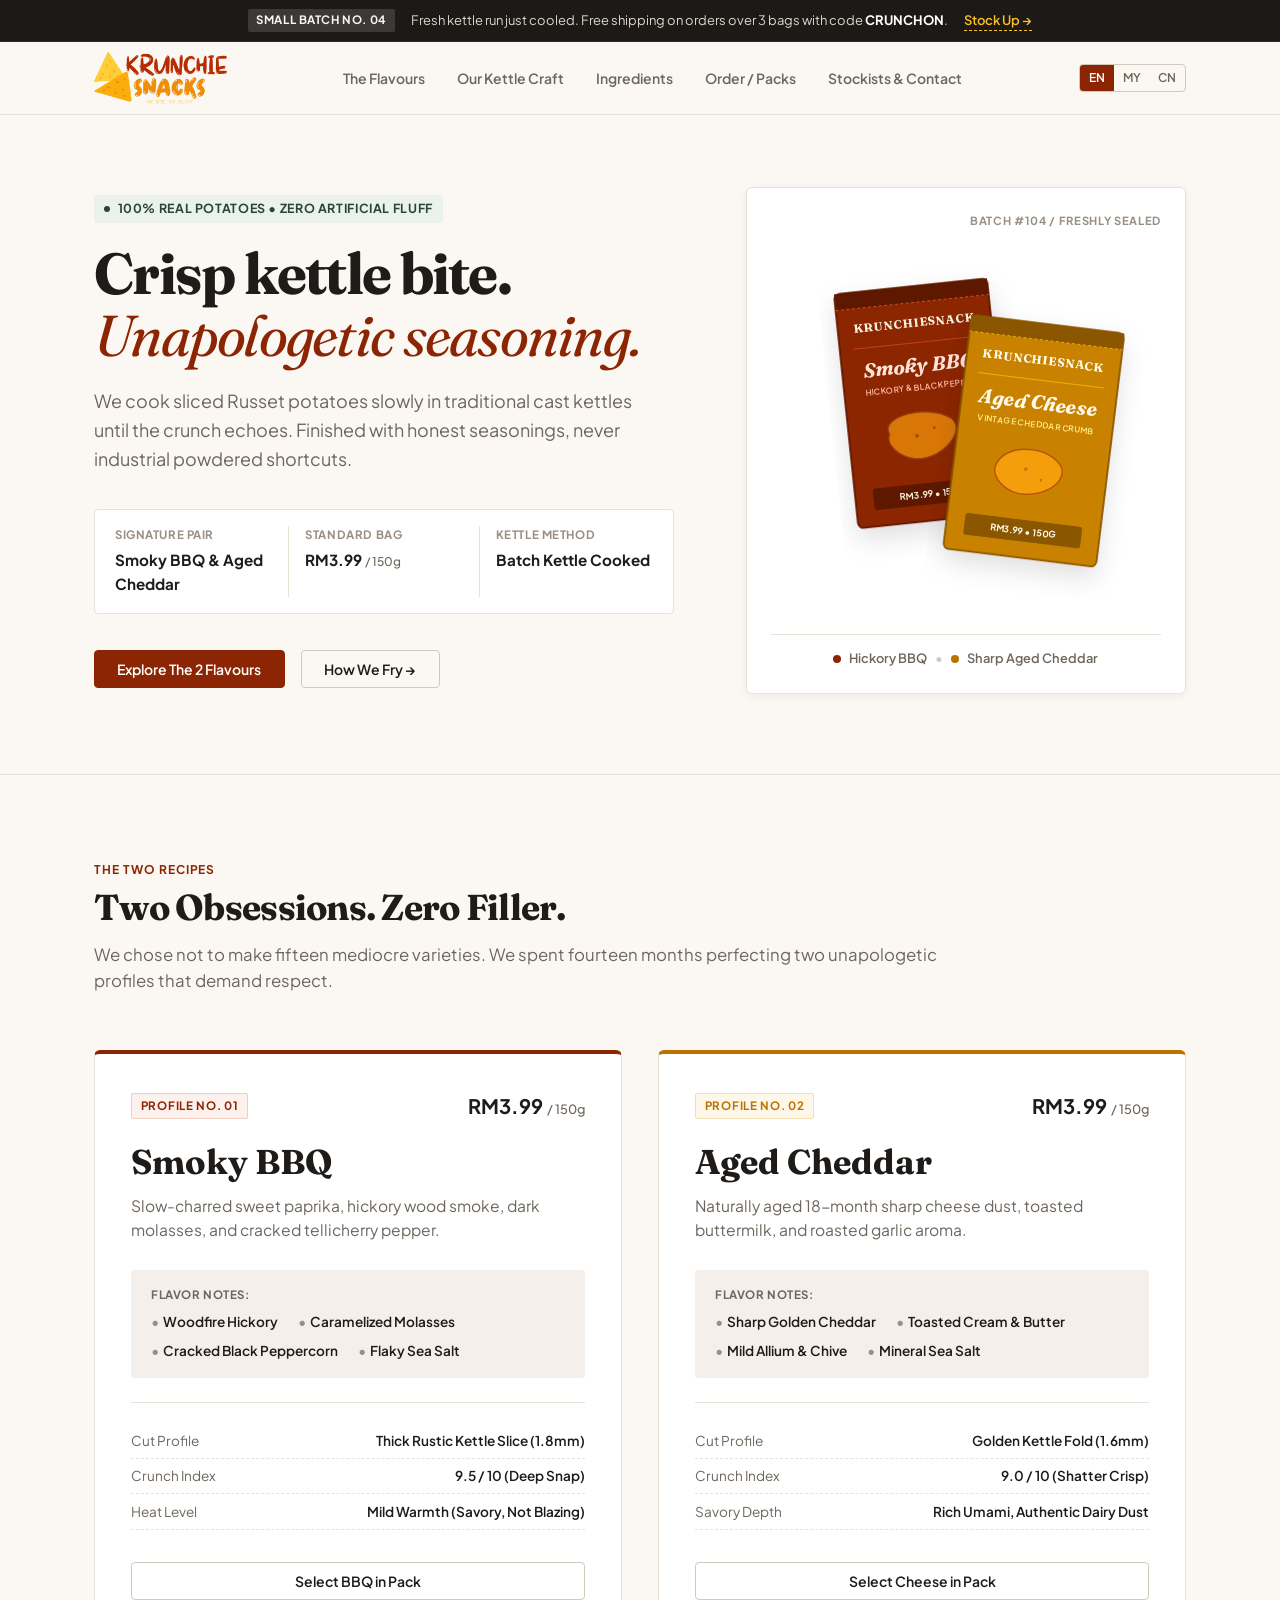
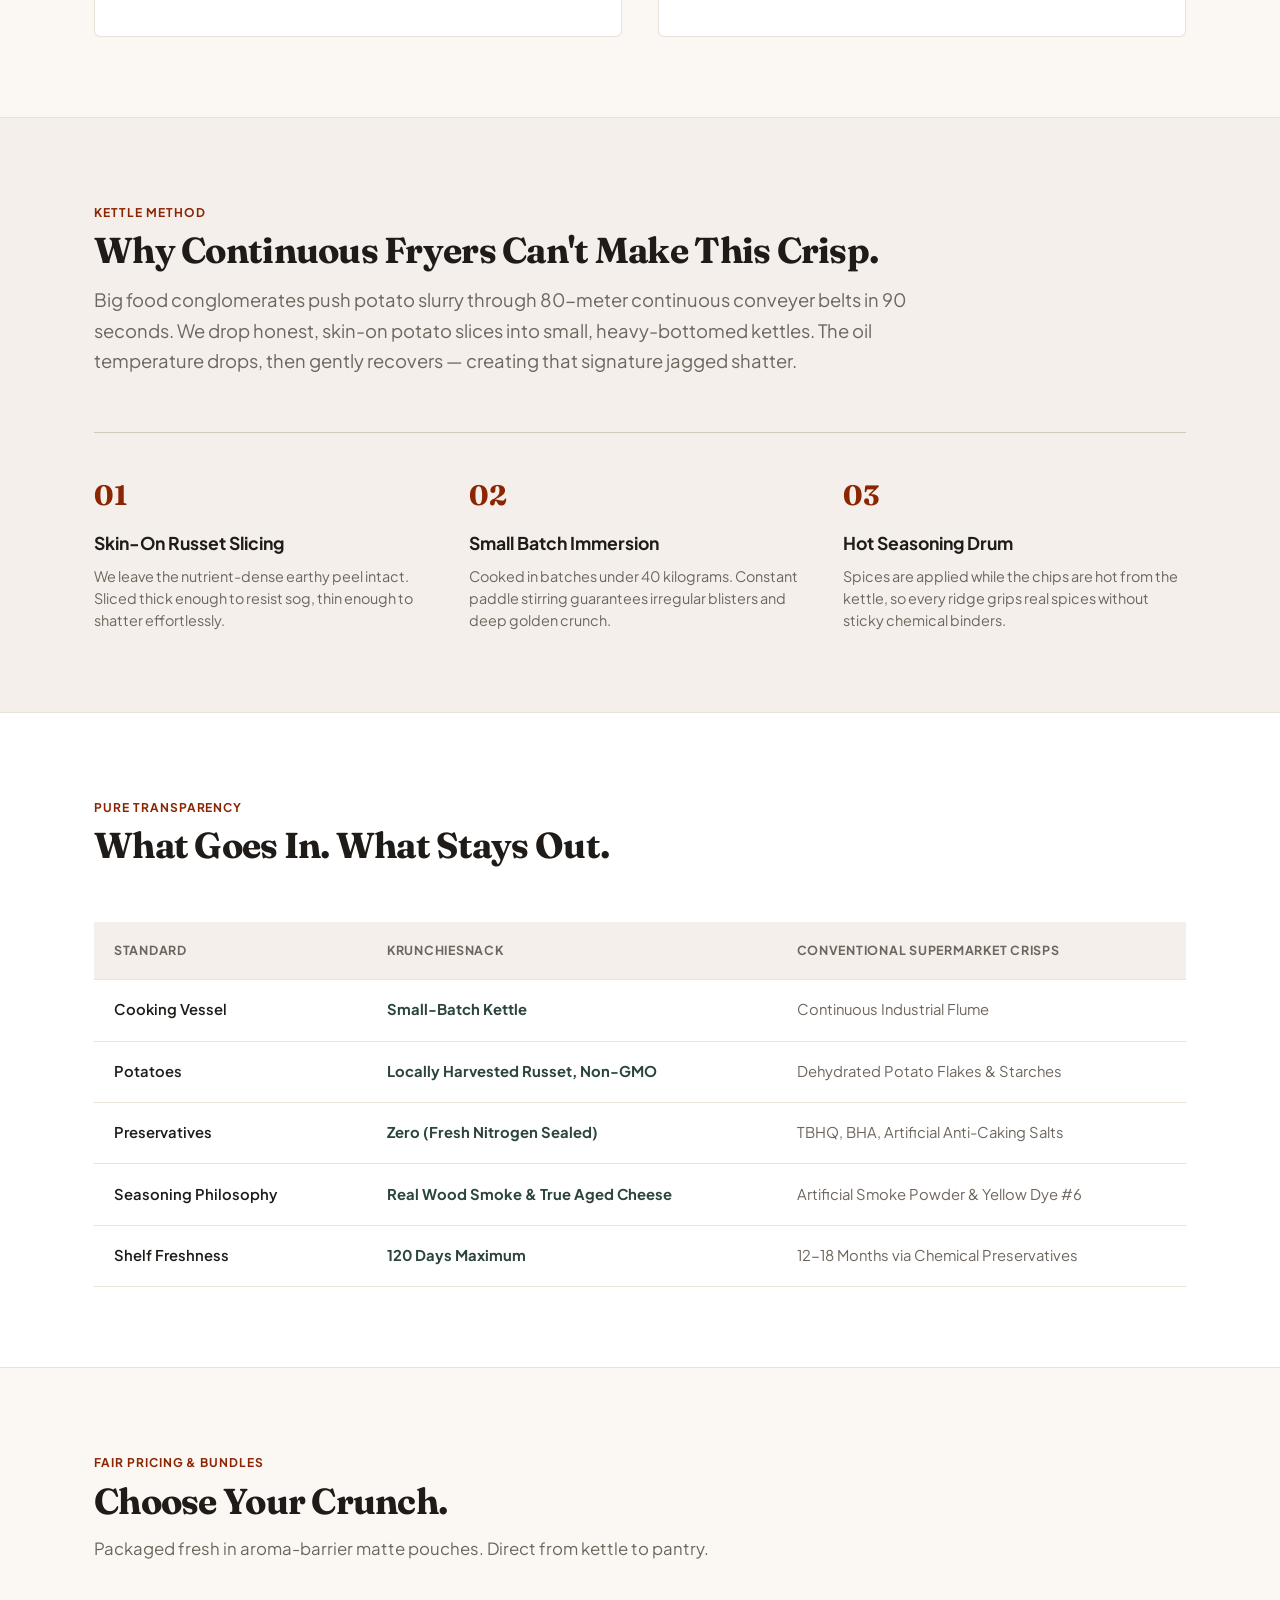
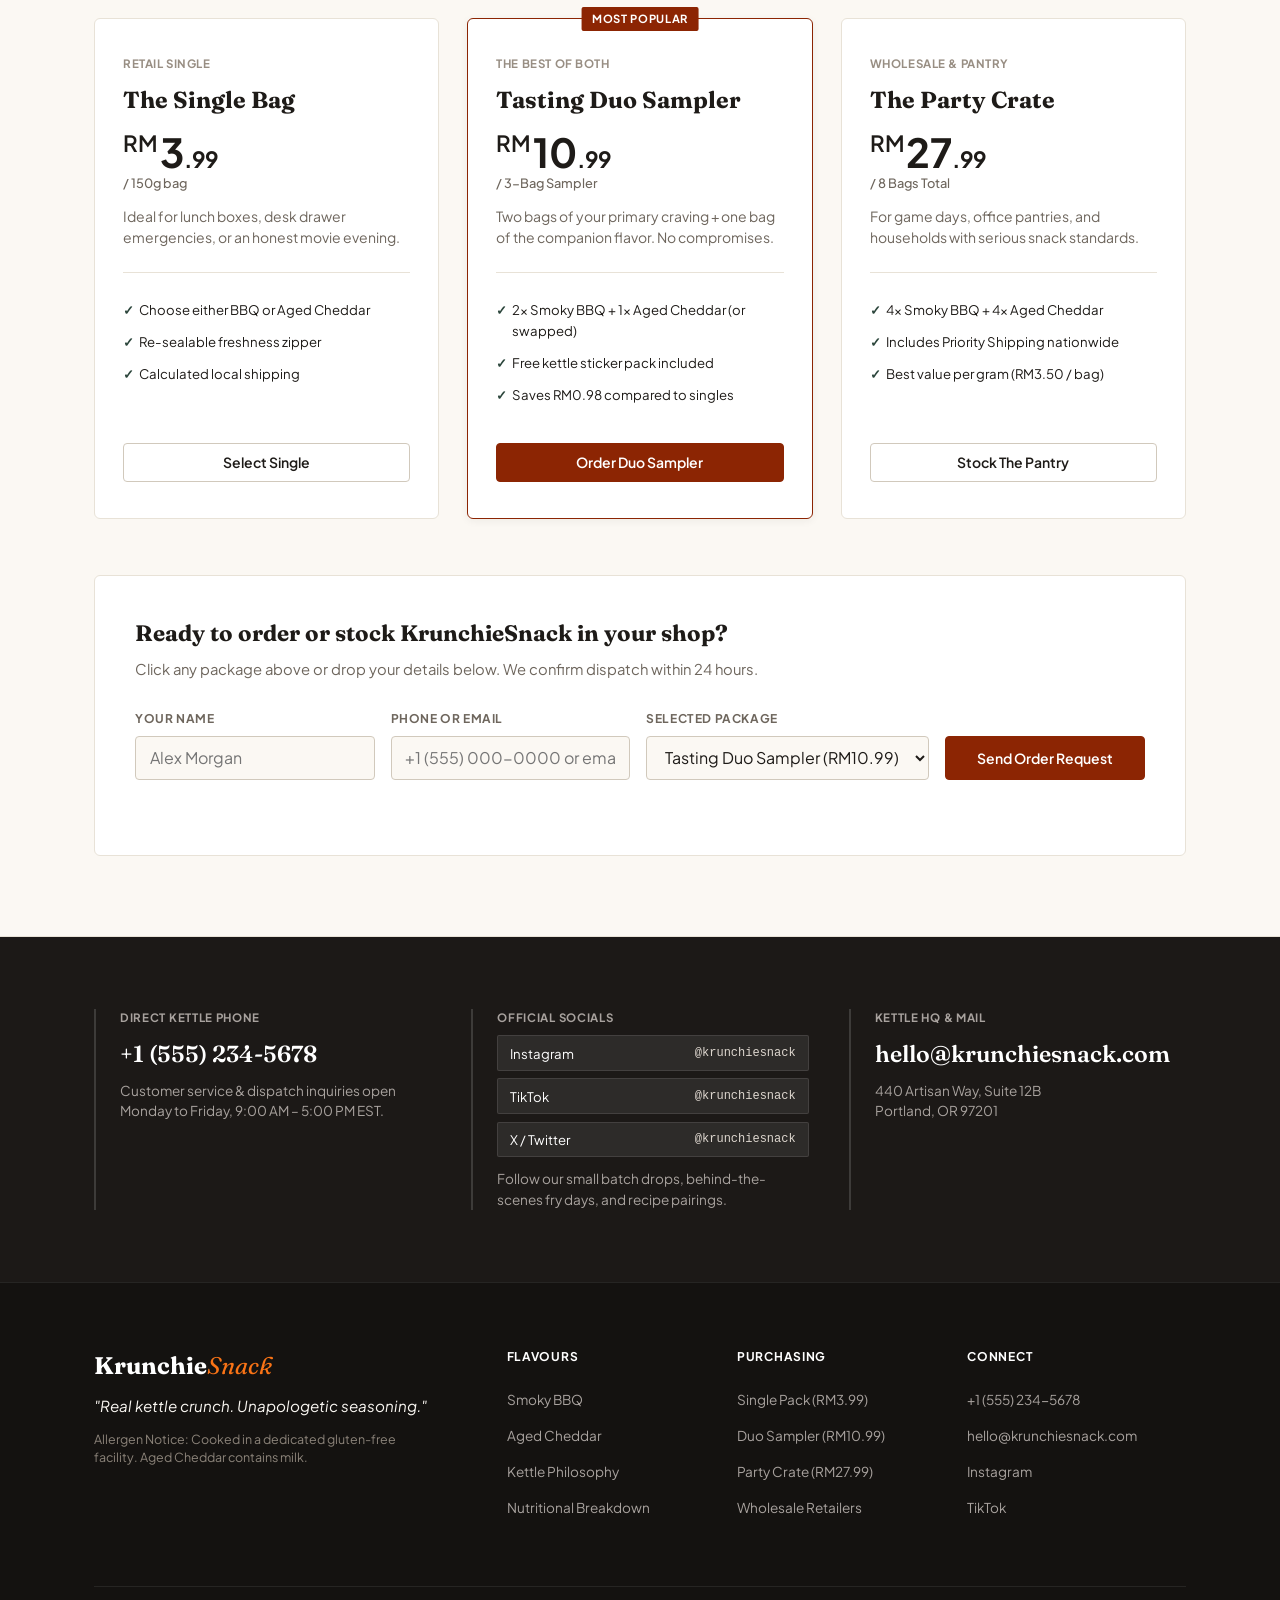
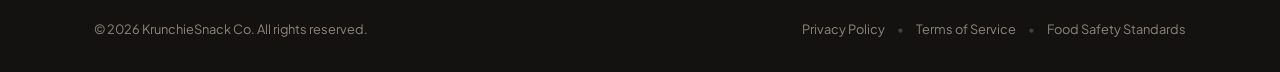
==== index.html @ a43b9a87 "Add EN/MY/CN language switcher, prices in RM Co-Authored-By: Claude Opus 5.5 <noreply@anthropic.com>" ====
<!DOCTYPE html>
<html lang="en">
<head>
  <meta charset="UTF-8">
  <meta name="viewport" content="width=device-width, initial-scale=1.0">
  <title>KrunchieSnack — Kettle-Crafted Snacks</title>
  <meta name="description" content="Small-batch kettle crisps with unapologetic flavor. Discover our signature Smoky BBQ and Aged Cheddar crunch.">
  
  <link rel="canonical" href="https://krunchiesnack.vivlos.dev/">
  
  <!-- OpenGraph / Social Metadata -->
  <meta property="og:type" content="website">
  <meta property="og:url" content="https://krunchiesnack.vivlos.dev/">
  <meta property="og:title" content="KrunchieSnack — Kettle-Crafted Snacks">
  <meta property="og:description" content="Small-batch kettle crisps with unapologetic flavor. Discover our signature Smoky BBQ and Aged Cheddar crunch.">
  <meta name="twitter:card" content="summary_large_image">
  <meta name="twitter:title" content="KrunchieSnack — Kettle-Crafted Snacks">
  <meta name="twitter:description" content="Small-batch kettle crisps with unapologetic flavor. Discover our signature Smoky BBQ and Aged Cheddar crunch.">
  
  <!-- Typography: Editorial Serif + Clean Sans -->
  <link rel="preconnect" href="https://fonts.googleapis.com">
  <link rel="preconnect" href="https://fonts.gstatic.com" crossorigin>
  <link href="https://fonts.googleapis.com/css2?family=Fraunces:ital,opsz,wght@0,9..144,400;0,9..144,600;0,9..144,700;1,9..144,400&family=Plus+Jakarta+Sans:wght@400;500;600;700&display=swap" rel="stylesheet">
  
  <link rel="stylesheet" href="style.css">
</head>
<body>
  <!-- Announcement Bar -->
  <aside class="top-banner" aria-label="Order Announcement">
    <div class="site-container banner-inner">
      <span class="banner-badge">Small Batch No. 04</span>
      <p class="banner-text">Fresh kettle run just cooled. Free shipping on orders over 3 bags with code <strong>CRUNCHON</strong>.</p>
      <a href="#order" class="banner-link">Stock Up &rarr;</a>
    </div>
  </aside>

  <!-- Header / Navigation -->
  <header class="site-header">
    <div class="site-container header-inner">
      <a href="#" class="brand-logo" aria-label="KrunchieSnack Homepage">
        <img src="assets/logo.webp" alt="Krunchie Snacks" class="logo-img" width="480" height="188">
      </a>

      <nav class="site-nav" aria-label="Main Navigation">
        <ul class="nav-list">
          <li><a href="#flavours" class="nav-link">The Flavours</a></li>
          <li><a href="#craft" class="nav-link">Our Kettle Craft</a></li>
          <li><a href="#specs" class="nav-link">Ingredients</a></li>
          <li><a href="#order" class="nav-link">Order / Packs</a></li>
          <li><a href="#contact" class="nav-link">Stockists & Contact</a></li>
        </ul>
      </nav>

      <div class="header-actions">
        <div class="lang-switch" role="group" aria-label="Language">
          <button type="button" data-lang="en">EN</button>
          <button type="button" data-lang="ms">MY</button>
          <button type="button" data-lang="zh">CN</button>
        </div>
      </div>
    </div>
  </header>

  <main>
    <!-- Hero Section (Editorial, Asymmetrical, Content-Driven) -->
    <section class="hero-section" aria-labelledby="hero-title">
      <div class="site-container hero-grid">
        <div class="hero-content">
          <div class="eyebrow-tag">
            <span class="dot"></span> 100% Real Potatoes • Zero Artificial Fluff
          </div>
          <h1 id="hero-title" class="hero-heading">
            Crisp kettle bite. <br>
            <em>Unapologetic seasoning.</em>
          </h1>
          <p class="hero-tagline">
            We cook sliced Russet potatoes slowly in traditional cast kettles until the crunch echoes. Finished with honest seasonings, never industrial powdered shortcuts.
          </p>

          <div class="hero-meta-row">
            <div class="meta-item">
              <span class="meta-label">Signature Pair</span>
              <strong class="meta-value">Smoky BBQ &amp; Aged Cheddar</strong>
            </div>
            <div class="meta-divider"></div>
            <div class="meta-item">
              <span class="meta-label">Standard Bag</span>
              <strong class="meta-value">RM3.99 <span class="meta-unit">/ 150g</span></strong>
            </div>
            <div class="meta-divider"></div>
            <div class="meta-item">
              <span class="meta-label">Kettle Method</span>
              <strong class="meta-value">Batch Kettle Cooked</strong>
            </div>
          </div>

          <div class="hero-cta-group">
            <a href="#flavours" class="btn btn-primary">Explore The 2 Flavours</a>
            <a href="#craft" class="btn btn-secondary">How We Fry &rarr;</a>
          </div>
        </div>

        <div class="hero-visual">
          <div class="visual-stage">
            <div class="stage-tag">Batch #104 / Freshly Sealed</div>
            <div class="stage-illustration" aria-hidden="true">
              <!-- Custom Stylized Packaging Visual -->
              <svg viewBox="0 0 360 420" fill="none" class="snack-duo-svg" role="img" aria-label="Illustration of KrunchieSnack BBQ and Cheese bags">
                <defs>
                  <filter id="pack-shadow" x="-10%" y="-10%" width="125%" height="125%">
                    <feDropShadow dx="0" dy="12" stdDeviation="14" flood-color="#1c1917" flood-opacity="0.12" />
                  </filter>
                </defs>
                <!-- Pack 1: BBQ -->
                <g class="pack-group pack-bbq" transform="rotate(-6 160 210) translate(20, 20)">
                  <rect x="30" y="30" width="170" height="260" rx="6" fill="#8B2500" stroke="#5E1800" stroke-width="2" filter="url(#pack-shadow)"/>
                  <rect x="30" y="30" width="170" height="18" fill="#5E1800" />
                  <line x1="30" y1="48" x2="200" y2="48" stroke="#D95328" stroke-dasharray="3 3"/>
                  <text x="115" y="75" fill="#F7EEDD" font-family="'Fraunces', serif" font-size="13" font-weight="700" text-anchor="middle" letter-spacing="1">KRUNCHIESNACK</text>
                  <rect x="45" y="92" width="140" height="1" fill="#C24118" />
                  <text x="115" y="125" fill="#FFE3D6" font-family="'Fraunces', serif" font-size="22" font-style="italic" font-weight="700" text-anchor="middle">Smoky BBQ</text>
                  <text x="115" y="145" fill="#FFBBA6" font-family="'Plus Jakarta Sans', sans-serif" font-size="9" font-weight="600" text-anchor="middle" letter-spacing="0.5">HICKORY &amp; BLACK PEPPER</text>
                  
                  <!-- Chip shape -->
                  <path d="M75 190 C65 170 120 160 145 180 C160 195 130 225 100 220 C80 215 70 200 75 190 Z" fill="#D97706" stroke="#92400E" stroke-width="1.5"/>
                  <circle cx="105" cy="195" r="2" fill="#78350F" opacity="0.6"/>
                  <circle cx="125" cy="188" r="1.5" fill="#78350F" opacity="0.6"/>
                  
                  <rect x="50" y="248" width="130" height="24" rx="3" fill="#5E1800"/>
                  <text x="115" y="264" fill="#F7EEDD" font-family="'Plus Jakarta Sans', sans-serif" font-size="10" font-weight="700" text-anchor="middle">RM3.99 • 150G</text>
                </g>

                <!-- Pack 2: Cheese -->
                <g class="pack-group pack-cheese" transform="rotate(7 220 220) translate(140, 60)">
                  <rect x="30" y="30" width="170" height="260" rx="6" fill="#C98200" stroke="#8A5600" stroke-width="2" filter="url(#pack-shadow)"/>
                  <rect x="30" y="30" width="170" height="18" fill="#8A5600" />
                  <line x1="30" y1="48" x2="200" y2="48" stroke="#EAB308" stroke-dasharray="3 3"/>
                  <text x="115" y="75" fill="#FFFBEB" font-family="'Fraunces', serif" font-size="13" font-weight="700" text-anchor="middle" letter-spacing="1">KRUNCHIESNACK</text>
                  <rect x="45" y="92" width="140" height="1" fill="#EAB308" />
                  <text x="115" y="125" fill="#FFFBEB" font-family="'Fraunces', serif" font-size="22" font-style="italic" font-weight="700" text-anchor="middle">Aged Cheese</text>
                  <text x="115" y="145" fill="#FEF08A" font-family="'Plus Jakarta Sans', sans-serif" font-size="9" font-weight="600" text-anchor="middle" letter-spacing="0.5">VINTAGE CHEDDAR CRUMB</text>
                  
                  <!-- Chip shape -->
                  <path d="M78 188 C90 162 142 166 150 188 C155 210 115 228 92 216 C80 210 72 198 78 188 Z" fill="#F59E0B" stroke="#B45309" stroke-width="1.5"/>
                  <circle cx="110" cy="192" r="2" fill="#78350F" opacity="0.4"/>
                  <circle cx="128" cy="202" r="1.5" fill="#78350F" opacity="0.4"/>
                  
                  <rect x="50" y="248" width="130" height="24" rx="3" fill="#8A5600"/>
                  <text x="115" y="264" fill="#FFFBEB" font-family="'Plus Jakarta Sans', sans-serif" font-size="10" font-weight="700" text-anchor="middle">RM3.99 • 150G</text>
                </g>
              </svg>
            </div>
            <div class="stage-footer">
              <span class="legend-dot bbq-dot"></span> Hickory BBQ
              <span class="legend-separator">•</span>
              <span class="legend-dot cheese-dot"></span> Sharp Aged Cheddar
            </div>
          </div>
        </div>
      </div>
    </section>

    <!-- The Two Flavours Showcase -->
    <section id="flavours" class="flavours-section" aria-labelledby="flavours-title">
      <div class="site-container">
        <header class="section-intro">
          <span class="section-kicker">The Two Recipes</span>
          <h2 id="flavours-title" class="section-title">Two Obsessions. Zero Filler.</h2>
          <p class="section-sub">We chose not to make fifteen mediocre varieties. We spent fourteen months perfecting two unapologetic profiles that demand respect.</p>
        </header>

        <div class="flavours-grid">
          <!-- Flavour 1: Smoky BBQ -->
          <article class="flavour-card bbq-theme">
            <div class="flavour-card-header">
              <div class="flavour-badge">Profile No. 01</div>
              <div class="flavour-price-tag">RM3.99 <small>/ 150g</small></div>
            </div>

            <div class="flavour-card-body">
              <h3 class="flavour-name">Smoky BBQ</h3>
              <p class="flavour-subhead">Slow-charred sweet paprika, hickory wood smoke, dark molasses, and cracked tellicherry pepper.</p>

              <div class="tasting-notes">
                <span class="tasting-title">Flavor Notes:</span>
                <ul class="notes-list">
                  <li>Woodfire Hickory</li>
                  <li>Caramelized Molasses</li>
                  <li>Cracked Black Peppercorn</li>
                  <li>Flaky Sea Salt</li>
                </ul>
              </div>

              <div class="crisp-specs">
                <div class="spec-row">
                  <span class="spec-name">Cut Profile</span>
                  <span class="spec-value">Thick Rustic Kettle Slice (1.8mm)</span>
                </div>
                <div class="spec-row">
                  <span class="spec-name">Crunch Index</span>
                  <span class="spec-value">9.5 / 10 (Deep Snap)</span>
                </div>
                <div class="spec-row">
                  <span class="spec-name">Heat Level</span>
                  <span class="spec-value">Mild Warmth (Savory, Not Blazing)</span>
                </div>
              </div>

              <div class="card-action">
                <a href="#order" class="btn btn-outline flavour-select-btn" data-flavor="Smoky BBQ">Select BBQ in Pack</a>
              </div>
            </div>
          </article>

          <!-- Flavour 2: Aged Cheddar -->
          <article class="flavour-card cheese-theme">
            <div class="flavour-card-header">
              <div class="flavour-badge">Profile No. 02</div>
              <div class="flavour-price-tag">RM3.99 <small>/ 150g</small></div>
            </div>

            <div class="flavour-card-body">
              <h3 class="flavour-name">Aged Cheddar</h3>
              <p class="flavour-subhead">Naturally aged 18-month sharp cheese dust, toasted buttermilk, and roasted garlic aroma.</p>

              <div class="tasting-notes">
                <span class="tasting-title">Flavor Notes:</span>
                <ul class="notes-list">
                  <li>Sharp Golden Cheddar</li>
                  <li>Toasted Cream &amp; Butter</li>
                  <li>Mild Allium &amp; Chive</li>
                  <li>Mineral Sea Salt</li>
                </ul>
              </div>

              <div class="crisp-specs">
                <div class="spec-row">
                  <span class="spec-name">Cut Profile</span>
                  <span class="spec-value">Golden Kettle Fold (1.6mm)</span>
                </div>
                <div class="spec-row">
                  <span class="spec-name">Crunch Index</span>
                  <span class="spec-value">9.0 / 10 (Shatter Crisp)</span>
                </div>
                <div class="spec-row">
                  <span class="spec-name">Savory Depth</span>
                  <span class="spec-value">Rich Umami, Authentic Dairy Dust</span>
                </div>
              </div>

              <div class="card-action">
                <a href="#order" class="btn btn-outline flavour-select-btn" data-flavor="Aged Cheddar">Select Cheese in Pack</a>
              </div>
            </div>
          </article>
        </div>
      </div>
    </section>

    <!-- Kettle Craft & Process -->
    <section id="craft" class="craft-section" aria-labelledby="craft-title">
      <div class="site-container">
        <div class="craft-layout">
          <div class="craft-header-block">
            <span class="section-kicker">Kettle Method</span>
            <h2 id="craft-title" class="section-title">Why Continuous Fryers Can't Make This Crisp.</h2>
            <p class="craft-lead">
              Big food conglomerates push potato slurry through 80-meter continuous conveyer belts in 90 seconds. We drop honest, skin-on potato slices into small, heavy-bottomed kettles. The oil temperature drops, then gently recovers — creating that signature jagged shatter.
            </p>
          </div>

          <div class="craft-steps-grid">
            <div class="craft-step">
              <span class="step-num">01</span>
              <h4 class="step-title">Skin-On Russet Slicing</h4>
              <p class="step-desc">We leave the nutrient-dense earthy peel intact. Sliced thick enough to resist sog, thin enough to shatter effortlessly.</p>
            </div>

            <div class="craft-step">
              <span class="step-num">02</span>
              <h4 class="step-title">Small Batch Immersion</h4>
              <p class="step-desc">Cooked in batches under 40 kilograms. Constant paddle stirring guarantees irregular blisters and deep golden crunch.</p>
            </div>

            <div class="craft-step">
              <span class="step-num">03</span>
              <h4 class="step-title">Hot Seasoning Drum</h4>
              <p class="step-desc">Spices are applied while the chips are hot from the kettle, so every ridge grips real spices without sticky chemical binders.</p>
            </div>
          </div>
        </div>
      </div>
    </section>

    <!-- Clean Standards / Specs -->
    <section id="specs" class="specs-section" aria-labelledby="specs-title">
      <div class="site-container">
        <header class="section-intro">
          <span class="section-kicker">Pure Transparency</span>
          <h2 id="specs-title" class="section-title">What Goes In. What Stays Out.</h2>
        </header>

        <div class="specs-table-wrapper">
          <table class="specs-table">
            <thead>
              <tr>
                <th scope="col">Standard</th>
                <th scope="col">KrunchieSnack</th>
                <th scope="col">Conventional Supermarket Crisps</th>
              </tr>
            </thead>
            <tbody>
              <tr>
                <th scope="row">Cooking Vessel</th>
                <td><strong class="highlight-positive">Small-Batch Kettle</strong></td>
                <td>Continuous Industrial Flume</td>
              </tr>
              <tr>
                <th scope="row">Potatoes</th>
                <td><strong class="highlight-positive">Locally Harvested Russet, Non-GMO</strong></td>
                <td>Dehydrated Potato Flakes &amp; Starches</td>
              </tr>
              <tr>
                <th scope="row">Preservatives</th>
                <td><strong class="highlight-positive">Zero (Fresh Nitrogen Sealed)</strong></td>
                <td>TBHQ, BHA, Artificial Anti-Caking Salts</td>
              </tr>
              <tr>
                <th scope="row">Seasoning Philosophy</th>
                <td><strong class="highlight-positive">Real Wood Smoke &amp; True Aged Cheese</strong></td>
                <td>Artificial Smoke Powder &amp; Yellow Dye #6</td>
              </tr>
              <tr>
                <th scope="row">Shelf Freshness</th>
                <td><strong class="highlight-positive">120 Days Maximum</strong></td>
                <td>12-18 Months via Chemical Preservatives</td>
              </tr>
            </tbody>
          </table>
        </div>
      </div>
    </section>

    <!-- Pack Selector & Pricing -->
    <section id="order" class="order-section" aria-labelledby="order-title">
      <div class="site-container">
        <header class="section-intro">
          <span class="section-kicker">Fair Pricing &amp; Bundles</span>
          <h2 id="order-title" class="section-title">Choose Your Crunch.</h2>
          <p class="section-sub">Packaged fresh in aroma-barrier matte pouches. Direct from kettle to pantry.</p>
        </header>

        <div class="packs-grid">
          <!-- Pack Option 1: Solo -->
          <div class="pack-card">
            <div class="pack-tag">Retail Single</div>
            <h3 class="pack-title">The Single Bag</h3>
            <div class="pack-price">
              <span class="currency">RM</span>3<span class="cents">.99</span>
              <span class="pack-unit">/ 150g bag</span>
            </div>
            <p class="pack-desc">Ideal for lunch boxes, desk drawer emergencies, or an honest movie evening.</p>
            <ul class="pack-features">
              <li>Choose either BBQ or Aged Cheddar</li>
              <li>Re-sealable freshness zipper</li>
              <li>Calculated local shipping</li>
            </ul>
            <button type="button" class="btn btn-secondary pack-btn" data-pack="Single Bag (RM3.99)">Select Single</button>
          </div>

          <!-- Pack Option 2: The Duo Sampler (Featured) -->
          <div class="pack-card featured-pack">
            <div class="pack-badge-top">Most Popular</div>
            <div class="pack-tag">The Best of Both</div>
            <h3 class="pack-title">Tasting Duo Sampler</h3>
            <div class="pack-price">
              <span class="currency">RM</span>10<span class="cents">.99</span>
              <span class="pack-unit">/ 3-Bag Sampler</span>
            </div>
            <p class="pack-desc">Two bags of your primary craving + one bag of the companion flavor. No compromises.</p>
            <ul class="pack-features">
              <li>2x Smoky BBQ + 1x Aged Cheddar (or swapped)</li>
              <li>Free kettle sticker pack included</li>
              <li>Saves RM0.98 compared to singles</li>
            </ul>
            <button type="button" class="btn btn-primary pack-btn" data-pack="Duo Sampler (RM10.99)">Order Duo Sampler</button>
          </div>

          <!-- Pack Option 3: Party Crate -->
          <div class="pack-card">
            <div class="pack-tag">Wholesale &amp; Pantry</div>
            <h3 class="pack-title">The Party Crate</h3>
            <div class="pack-price">
              <span class="currency">RM</span>27<span class="cents">.99</span>
              <span class="pack-unit">/ 8 Bags Total</span>
            </div>
            <p class="pack-desc">For game days, office pantries, and households with serious snack standards.</p>
            <ul class="pack-features">
              <li>4x Smoky BBQ + 4x Aged Cheddar</li>
              <li>Includes Priority Shipping nationwide</li>
              <li>Best value per gram (RM3.50 / bag)</li>
            </ul>
            <button type="button" class="btn btn-secondary pack-btn" data-pack="Party Crate (RM27.99)">Stock The Pantry</button>
          </div>
        </div>

        <!-- Interactive Direct Order / Inquiry Modal/Block -->
        <div class="order-inquiry-box">
          <div class="inquiry-content">
            <h4 class="inquiry-title">Ready to order or stock KrunchieSnack in your shop?</h4>
            <p class="inquiry-sub">Click any package above or drop your details below. We confirm dispatch within 24 hours.</p>
            
            <form id="order-form" class="inquiry-form" onsubmit="return false;">
              <div class="form-row">
                <div class="form-group">
                  <label for="customer-name">Your Name</label>
                  <input type="text" id="customer-name" placeholder="Alex Morgan" required>
                </div>
                <div class="form-group">
                  <label for="customer-contact">Phone or Email</label>
                  <input type="text" id="customer-contact" placeholder="+1 (555) 000-0000 or email" required>
                </div>
                <div class="form-group">
                  <label for="pack-choice">Selected Package</label>
                  <select id="pack-choice">
                    <option value="Duo Sampler (RM10.99)">Tasting Duo Sampler (RM10.99)</option>
                    <option value="Single Bag (RM3.99)">Single Bag (RM3.99)</option>
                    <option value="Party Crate (RM27.99)">Party Crate (RM27.99)</option>
                    <option value="Wholesale Case (Custom)">Wholesale Inquiry (50+ bags)</option>
                  </select>
                </div>
                <div class="form-group form-submit-col">
                  <label>&nbsp;</label>
                  <button type="submit" id="submit-inquiry" class="btn btn-primary">Send Order Request</button>
                </div>
              </div>
              <div id="form-feedback" class="form-feedback" role="alert" aria-live="polite"></div>
            </form>
          </div>
        </div>
      </div>
    </section>

    <!-- Contact, Stockists & Socials Strip -->
    <section id="contact" class="contact-section" aria-labelledby="contact-title">
      <div class="site-container">
        <h2 id="contact-title" class="sr-only">Stockists &amp; Direct Inquiries</h2>
        <div class="contact-grid">
          <div class="contact-card">
            <span class="contact-label">Direct Kettle Phone</span>
            <h3 class="contact-detail">
              <a href="tel:+15552345678" class="contact-link">+1 (555) 234-5678</a>
            </h3>
            <p class="contact-note">Customer service &amp; dispatch inquiries open Monday to Friday, 9:00 AM – 5:00 PM EST.</p>
          </div>

          <div class="contact-card">
            <span class="contact-label">Official Socials</span>
            <div class="socials-list">
              <a href="https://instagram.com/krunchiesnack" target="_blank" rel="noopener noreferrer" class="social-chip">
                <span class="social-name">Instagram</span>
                <span class="social-handle">@krunchiesnack</span>
              </a>
              <a href="https://tiktok.com/@krunchiesnack" target="_blank" rel="noopener noreferrer" class="social-chip">
                <span class="social-name">TikTok</span>
                <span class="social-handle">@krunchiesnack</span>
              </a>
              <a href="https://twitter.com/krunchiesnack" target="_blank" rel="noopener noreferrer" class="social-chip">
                <span class="social-name">X / Twitter</span>
                <span class="social-handle">@krunchiesnack</span>
              </a>
            </div>
            <p class="contact-note">Follow our small batch drops, behind-the-scenes fry days, and recipe pairings.</p>
          </div>

          <div class="contact-card">
            <span class="contact-label">Kettle HQ &amp; Mail</span>
            <h3 class="contact-detail">
              <a href="mailto:hello@krunchiesnack.com" class="contact-link">hello@krunchiesnack.com</a>
            </h3>
            <p class="contact-note">440 Artisan Way, Suite 12B<br>Portland, OR 97201</p>
          </div>
        </div>
      </div>
    </section>
  </main>

  <!-- Site Footer -->
  <footer class="site-footer">
    <div class="site-container">
      <div class="footer-top">
        <div class="footer-brand">
          <span class="footer-logo">Krunchie<span>Snack</span></span>
          <p class="footer-tagline">"Real kettle crunch. Unapologetic seasoning."</p>
          <p class="footer-sub">Allergen Notice: Cooked in a dedicated gluten-free facility. Aged Cheddar contains milk.</p>
        </div>

        <div class="footer-nav-col">
          <h5 class="footer-heading">Flavours</h5>
          <ul class="footer-links">
            <li><a href="#flavours">Smoky BBQ</a></li>
            <li><a href="#flavours">Aged Cheddar</a></li>
            <li><a href="#craft">Kettle Philosophy</a></li>
            <li><a href="#specs">Nutritional Breakdown</a></li>
          </ul>
        </div>

        <div class="footer-nav-col">
          <h5 class="footer-heading">Purchasing</h5>
          <ul class="footer-links">
            <li><a href="#order">Single Pack (RM3.99)</a></li>
            <li><a href="#order">Duo Sampler (RM10.99)</a></li>
            <li><a href="#order">Party Crate (RM27.99)</a></li>
            <li><a href="#contact">Wholesale Retailers</a></li>
          </ul>
        </div>

        <div class="footer-nav-col">
          <h5 class="footer-heading">Connect</h5>
          <ul class="footer-links">
            <li><a href="tel:+15552345678">+1 (555) 234-5678</a></li>
            <li><a href="mailto:hello@krunchiesnack.com">hello@krunchiesnack.com</a></li>
            <li><a href="https://instagram.com/krunchiesnack" target="_blank" rel="noopener noreferrer">Instagram</a></li>
            <li><a href="https://tiktok.com/@krunchiesnack" target="_blank" rel="noopener noreferrer">TikTok</a></li>
          </ul>
        </div>
      </div>

      <div class="footer-bottom">
        <p class="copyright">&copy; <span id="current-year">2026</span> KrunchieSnack Co. All rights reserved.</p>
        <div class="footer-legal">
          <a href="#">Privacy Policy</a>
          <span class="separator">•</span>
          <a href="#">Terms of Service</a>
          <span class="separator">•</span>
          <a href="#">Food Safety Standards</a>
        </div>
      </div>
    </div>
  </footer>

  <script src="i18n.js"></script>
  <script src="app.js"></script>
</body>
</html>
---- style.css ----
/* ==========================================================================
   KrunchieSnack — Design Tokens & Core System
   Strictly aligned with Web Design Constitution:
   - Tasteful editorial typography (Fraunces + Plus Jakarta Sans)
   - Warm artisanal pantry palette (Parchment, Espresso, Terracotta, Cheddar)
   - Restrained geometry (subtle 2px-6px radius, thin borders, flat surfaces)
   - Zero AI clichés (no purple blobs, no glassmorphism, no gradient text)
   ========================================================================== */

:root {
  /* Color Palette Tokens */
  --bg: #FBF8F3;
  --bg-subtle: #F4EFEA;
  --bg-contrast: #1C1917;
  
  --surface: #FFFFFF;
  --surface-alt: #F9F6F0;
  --surface-border: #E8E2D7;
  --surface-border-strong: #D1C9BC;
  
  --text-main: #1E1B18;
  --text-muted: #6E665D;
  --text-subtle: #988E83;
  --text-inverse: #FAF7F2;
  
  /* Brand Flavours & Craft Accents */
  --bbq-primary: #8C2503;
  --bbq-hover: #701D02;
  --bbq-tint: #FDF1ED;
  --bbq-border: #F0CEBF;
  
  --cheese-primary: #B87300;
  --cheese-hover: #965E00;
  --cheese-tint: #FDF7E7;
  --cheese-border: #F0DEB4;
  
  --craft-green: #2B453B;
  
  /* Geometry & Elevation */
  --radius-xs: 2px;
  --radius-sm: 4px;
  --radius-md: 6px;
  
  --shadow-subtle: 0 1px 3px rgba(30, 27, 24, 0.05);
  --shadow-card: 0 2px 8px rgba(30, 27, 24, 0.06);
  --shadow-pop: 0 6px 20px rgba(30, 27, 24, 0.09);
  
  /* Typography Scale */
  --font-serif: 'Fraunces', Georgia, serif;
  --font-sans: 'Plus Jakarta Sans', -apple-system, BlinkMacSystemFont, 'Segoe UI', Roboto, sans-serif;
  
  /* Layout Sizing */
  --container-max: 1140px;
  --container-pad: 1.5rem;
  --section-pad: 5rem;
}

/* Base Reset & Document Defaults */
*, *::before, *::after {
  box-sizing: border-box;
  margin: 0;
  padding: 0;
}

html {
  font-size: 16px;
  scroll-behavior: smooth;
  -webkit-text-size-adjust: 100%;
}

body {
  font-family: var(--font-sans);
  background-color: var(--bg);
  color: var(--text-main);
  line-height: 1.6;
  -webkit-font-smoothing: antialiased;
  -moz-osx-font-smoothing: grayscale;
}

a {
  color: inherit;
  text-decoration: none;
  transition: color 0.15s ease;
}

img, svg {
  display: block;
  max-width: 100%;
}

button, input, select {
  font-family: inherit;
  font-size: inherit;
}

/* Layout Container */
.site-container {
  width: 100%;
  max-width: var(--container-max);
  margin-left: auto;
  margin-right: auto;
  padding-left: var(--container-pad);
  padding-right: var(--container-pad);
}

/* ==========================================================================
   Header & Announcements
   ========================================================================== */

.top-banner {
  background-color: var(--bg-contrast);
  color: var(--text-inverse);
  font-size: 0.8125rem;
  padding: 0.55rem 0;
  border-bottom: 1px solid rgba(255, 255, 255, 0.08);
}

.banner-inner {
  display: flex;
  align-items: center;
  justify-content: center;
  gap: 1rem;
  flex-wrap: wrap;
  text-align: center;
}

.banner-badge {
  background-color: rgba(255, 255, 255, 0.14);
  padding: 0.15rem 0.5rem;
  border-radius: var(--radius-xs);
  font-size: 0.72rem;
  font-weight: 700;
  text-transform: uppercase;
  letter-spacing: 0.05em;
}

.banner-text {
  color: #DDD6CE;
}

.banner-text strong {
  color: #FFFFFF;
}

.banner-link {
  color: #FBBF24;
  font-weight: 600;
  border-bottom: 1px dashed #FBBF24;
}

.banner-link:hover {
  color: #FDE68A;
}

.site-header {
  position: sticky;
  top: 0;
  z-index: 50;
  background-color: var(--bg);
  border-bottom: 1px solid var(--surface-border);
  transition: border-color 0.2s ease, background-color 0.2s ease;
}

.header-inner {
  display: flex;
  align-items: center;
  justify-content: space-between;
  height: 4.5rem;
}

.brand-logo {
  flex-shrink: 0;
  display: inline-flex;
  align-items: center;
  gap: 0.65rem;
  font-family: var(--font-serif);
  font-size: 1.35rem;
  font-weight: 700;
  letter-spacing: -0.02em;
  color: var(--text-main);
}

.logo-img {
  height: 3.25rem;
  width: auto;
}

.logo-mark {
  display: inline-flex;
  align-items: center;
  justify-content: center;
  width: 2.1rem;
  height: 2.1rem;
  background-color: var(--bbq-primary);
  color: #FFFFFF;
  font-family: var(--font-sans);
  font-size: 0.825rem;
  font-weight: 700;
  border-radius: var(--radius-sm);
}

.logo-text span {
  font-style: italic;
  font-weight: 400;
  color: var(--bbq-primary);
}

.site-nav {
  display: flex;
}

.nav-list {
  display: flex;
  list-style: none;
  gap: 2rem;
}

.nav-link {
  white-space: nowrap;
  font-size: 0.875rem;
  font-weight: 600;
  color: var(--text-muted);
  padding: 0.25rem 0;
  border-bottom: 2px solid transparent;
}

.nav-link:hover {
  color: var(--text-main);
  border-bottom-color: var(--text-main);
}

.header-actions {
  display: flex;
  align-items: center;
  gap: 0.75rem;
}

.lang-switch {
  display: inline-flex;
  border: 1px solid var(--surface-border-strong);
  border-radius: var(--radius-sm);
  overflow: hidden;
}

.lang-switch button {
  padding: 0.35rem 0.55rem;
  border: 0;
  background: none;
  color: var(--text-muted);
  font: 600 0.75rem var(--font-sans);
  cursor: pointer;
}

.lang-switch button:focus-visible {
  outline: 2px solid var(--bbq-primary);
  outline-offset: -2px;
}

.lang-switch button[aria-pressed="true"] {
  background: var(--bbq-primary);
  color: #FFFFFF;
}

/* ==========================================================================
   Buttons & Interactive Elements
   Restrained geometry, no pill bloat
   ========================================================================== */

.btn {
  display: inline-flex;
  align-items: center;
  justify-content: center;
  font-size: 0.875rem;
  font-weight: 600;
  padding: 0.7rem 1.4rem;
  border-radius: var(--radius-sm);
  border: 1px solid transparent;
  cursor: pointer;
  transition: all 0.15s ease;
  line-height: 1;
}

.btn-sm {
  white-space: nowrap;
  padding: 0.45rem 0.85rem;
  font-size: 0.8125rem;
}

.btn-primary {
  background-color: var(--bbq-primary);
  color: #FFFFFF;
  border-color: var(--bbq-primary);
}

.btn-primary:hover {
  background-color: var(--bbq-hover);
  border-color: var(--bbq-hover);
  color: #FFFFFF;
}

.btn-secondary {
  background-color: transparent;
  color: var(--text-main);
  border-color: var(--surface-border-strong);
}

.btn-secondary:hover {
  background-color: var(--surface-alt);
  border-color: var(--text-main);
}

.btn-outline {
  background-color: var(--surface);
  color: var(--text-main);
  border-color: var(--surface-border-strong);
  width: 100%;
}

.btn-outline:hover {
  background-color: var(--bg-contrast);
  color: #FFFFFF;
  border-color: var(--bg-contrast);
}

/* ==========================================================================
   Section Standards
   ========================================================================== */

.section-intro {
  margin-bottom: 3.5rem;
  max-width: 880px;
}

.section-kicker {
  display: inline-block;
  font-size: 0.75rem;
  font-weight: 700;
  text-transform: uppercase;
  letter-spacing: 0.08em;
  color: var(--bbq-primary);
  margin-bottom: 0.5rem;
}

.section-title {
  font-family: var(--font-serif);
  font-size: 2.25rem;
  font-weight: 700;
  line-height: 1.15;
  letter-spacing: -0.02em;
  color: var(--text-main);
  margin-bottom: 0.85rem;
}

.section-sub {
  font-size: 1.05rem;
  color: var(--text-muted);
  line-height: 1.55;
}

/* ==========================================================================
   Hero Section
   Intentional asymmetrical layout, strong editorial typography
   ========================================================================== */

.hero-section {
  padding: 4.5rem 0 5rem;
  border-bottom: 1px solid var(--surface-border);
}

.hero-grid {
  display: grid;
  grid-template-columns: 1.15fr 0.85fr;
  gap: 3.5rem;
  align-items: center;
}

.eyebrow-tag {
  display: inline-flex;
  align-items: center;
  gap: 0.45rem;
  font-size: 0.78rem;
  font-weight: 700;
  text-transform: uppercase;
  letter-spacing: 0.05em;
  color: var(--craft-green);
  background-color: #EBF2EE;
  padding: 0.25rem 0.65rem;
  border-radius: var(--radius-xs);
  margin-bottom: 1.25rem;
}

.eyebrow-tag .dot {
  width: 6px;
  height: 6px;
  background-color: var(--craft-green);
  border-radius: 50%;
}

.hero-heading {
  font-family: var(--font-serif);
  font-size: 3.6rem;
  font-weight: 700;
  line-height: 1.08;
  letter-spacing: -0.03em;
  color: var(--text-main);
  margin-bottom: 1.25rem;
}

.hero-heading em {
  font-style: italic;
  font-weight: 400;
  color: var(--bbq-primary);
}

.hero-tagline {
  font-size: 1.125rem;
  color: var(--text-muted);
  line-height: 1.6;
  max-width: 540px;
  margin-bottom: 2.25rem;
}

.hero-meta-row {
  display: flex;
  align-items: stretch;
  background-color: var(--surface);
  border: 1px solid var(--surface-border);
  border-radius: var(--radius-sm);
  padding: 1rem 1.25rem;
  max-width: 580px;
  margin-bottom: 2.25rem;
}

.meta-item {
  flex: 1;
}

.meta-label {
  display: block;
  font-size: 0.72rem;
  font-weight: 700;
  text-transform: uppercase;
  letter-spacing: 0.05em;
  color: var(--text-subtle);
  margin-bottom: 0.2rem;
}

.meta-value {
  display: block;
  font-size: 0.95rem;
  font-weight: 700;
  color: var(--text-main);
}

.meta-unit {
  font-size: 0.75rem;
  font-weight: 500;
  color: var(--text-muted);
}

.meta-divider {
  width: 1px;
  background-color: var(--surface-border);
  margin: 0 1rem;
}

.hero-cta-group {
  display: flex;
  gap: 1rem;
  align-items: center;
}

/* Hero Visual Stage */
.visual-stage {
  background-color: var(--surface);
  border: 1px solid var(--surface-border);
  border-radius: var(--radius-md);
  padding: 1.5rem;
  box-shadow: var(--shadow-card);
}

.stage-tag {
  font-size: 0.7rem;
  font-weight: 700;
  letter-spacing: 0.06em;
  text-transform: uppercase;
  color: var(--text-subtle);
  text-align: right;
  margin-bottom: 0.5rem;
}

.snack-duo-svg {
  width: 100%;
  height: auto;
  max-height: 380px;
}

.stage-footer {
  margin-top: 1rem;
  padding-top: 0.85rem;
  border-top: 1px solid var(--surface-border);
  font-size: 0.8rem;
  font-weight: 600;
  color: var(--text-muted);
  display: flex;
  align-items: center;
  justify-content: center;
  gap: 0.5rem;
}

.legend-dot {
  display: inline-block;
  width: 8px;
  height: 8px;
  border-radius: 50%;
}

.bbq-dot { background-color: var(--bbq-primary); }
.cheese-dot { background-color: var(--cheese-primary); }
.legend-separator { color: var(--surface-border-strong); }

/* ==========================================================================
   Flavours Showcase Section
   Deliberate 2-card grid reflecting the dual specialty
   ========================================================================== */

.flavours-section {
  padding: var(--section-pad) 0;
  background-color: var(--bg);
  border-bottom: 1px solid var(--surface-border);
}

.flavours-grid {
  display: grid;
  grid-template-columns: 1fr 1fr;
  gap: 2.25rem;
}

.flavour-card {
  background-color: var(--surface);
  border: 1px solid var(--surface-border);
  border-radius: var(--radius-md);
  padding: 2.25rem;
  display: flex;
  flex-direction: column;
  transition: transform 0.2s ease, box-shadow 0.2s ease, border-color 0.2s ease;
}

.flavour-card:hover {
  transform: translateY(-2px);
  box-shadow: var(--shadow-pop);
}

.flavour-card.bbq-theme {
  border-top: 4px solid var(--bbq-primary);
}

.flavour-card.cheese-theme {
  border-top: 4px solid var(--cheese-primary);
}

.flavour-card-header {
  display: flex;
  justify-content: space-between;
  align-items: center;
  margin-bottom: 1.25rem;
}

.flavour-badge {
  font-size: 0.72rem;
  font-weight: 700;
  text-transform: uppercase;
  letter-spacing: 0.06em;
  padding: 0.2rem 0.55rem;
  border-radius: var(--radius-xs);
}

.bbq-theme .flavour-badge {
  background-color: var(--bbq-tint);
  color: var(--bbq-primary);
  border: 1px solid var(--bbq-border);
}

.cheese-theme .flavour-badge {
  background-color: var(--cheese-tint);
  color: var(--cheese-primary);
  border: 1px solid var(--cheese-border);
}

.flavour-price-tag {
  font-size: 1.25rem;
  font-weight: 700;
  color: var(--text-main);
}

.flavour-price-tag small {
  font-size: 0.8rem;
  font-weight: 500;
  color: var(--text-muted);
}

.flavour-name {
  font-family: var(--font-serif);
  font-size: 2.15rem;
  font-weight: 700;
  line-height: 1.15;
  margin-bottom: 0.75rem;
  color: var(--text-main);
}

.flavour-subhead {
  font-size: 0.975rem;
  color: var(--text-muted);
  line-height: 1.55;
  margin-bottom: 1.75rem;
}

.tasting-notes {
  background-color: var(--bg-subtle);
  border-radius: var(--radius-xs);
  padding: 1rem 1.25rem;
  margin-bottom: 1.5rem;
}

.tasting-title {
  display: block;
  font-size: 0.72rem;
  font-weight: 700;
  text-transform: uppercase;
  letter-spacing: 0.05em;
  color: var(--text-muted);
  margin-bottom: 0.4rem;
}

.notes-list {
  list-style: none;
  display: flex;
  flex-wrap: wrap;
  gap: 0.5rem 1.25rem;
}

.notes-list li {
  font-size: 0.85rem;
  font-weight: 600;
  color: var(--text-main);
  position: relative;
  padding-left: 0.75rem;
}

.notes-list li::before {
  content: "•";
  position: absolute;
  left: 0;
  color: var(--text-subtle);
}

.crisp-specs {
  border-top: 1px solid var(--surface-border);
  padding-top: 1.25rem;
  margin-bottom: 2rem;
}

.spec-row {
  display: flex;
  justify-content: space-between;
  font-size: 0.85rem;
  padding: 0.4rem 0;
  border-bottom: 1px dashed var(--surface-border);
}

.spec-name {
  color: var(--text-muted);
}

.spec-value {
  font-weight: 600;
  color: var(--text-main);
}

.card-action {
  margin-top: auto;
}

/* ==========================================================================
   Craft & Kettle Section
   ========================================================================== */

.craft-section {
  padding: var(--section-pad) 0;
  background-color: var(--bg-subtle);
  border-bottom: 1px solid var(--surface-border);
}

.craft-layout {
  display: grid;
  grid-template-columns: 1fr;
  gap: 3.5rem;
}

.craft-lead {
  font-size: 1.15rem;
  color: var(--text-muted);
  line-height: 1.65;
  max-width: 820px;
}

.craft-steps-grid {
  display: grid;
  grid-template-columns: repeat(3, 1fr);
  gap: 2rem;
  border-top: 1px solid var(--surface-border-strong);
  padding-top: 2.5rem;
}

.craft-step {
  position: relative;
}

.step-num {
  font-family: var(--font-serif);
  font-size: 1.75rem;
  font-weight: 700;
  color: var(--bbq-primary);
  display: block;
  margin-bottom: 0.65rem;
}

.step-title {
  font-size: 1.1rem;
  font-weight: 700;
  color: var(--text-main);
  margin-bottom: 0.5rem;
}

.step-desc {
  font-size: 0.9rem;
  color: var(--text-muted);
  line-height: 1.55;
}

/* ==========================================================================
   Specs & Comparison Table
   ========================================================================== */

.specs-section {
  padding: var(--section-pad) 0;
  border-bottom: 1px solid var(--surface-border);
  background-color: var(--surface);
}

.specs-table-wrapper {
  overflow-x: auto;
}

.specs-table {
  width: 100%;
  min-width: 580px;
  border-collapse: collapse;
  text-align: left;
  font-size: 0.925rem;
}

.specs-table th, .specs-table td {
  padding: 1.15rem 1.25rem;
  border-bottom: 1px solid var(--surface-border);
}

.specs-table thead th {
  background-color: var(--bg-subtle);
  font-size: 0.78rem;
  text-transform: uppercase;
  letter-spacing: 0.06em;
  font-weight: 700;
  color: var(--text-muted);
}

.specs-table tbody th {
  font-weight: 600;
  color: var(--text-main);
  width: 25%;
}

.specs-table tbody td {
  width: 37.5%;
  color: var(--text-muted);
}

.highlight-positive {
  color: var(--craft-green);
  font-weight: 700;
}

/* ==========================================================================
   Pack Selector & Ordering
   ========================================================================== */

.order-section {
  padding: var(--section-pad) 0;
  background-color: var(--bg);
  border-bottom: 1px solid var(--surface-border);
}

.packs-grid {
  display: grid;
  grid-template-columns: repeat(3, 1fr);
  gap: 1.75rem;
  align-items: stretch;
  margin-bottom: 3.5rem;
}

.pack-card {
  background-color: var(--surface);
  border: 1px solid var(--surface-border);
  border-radius: var(--radius-md);
  padding: 2.25rem 1.75rem;
  display: flex;
  flex-direction: column;
  position: relative;
  transition: transform 0.15s ease, box-shadow 0.15s ease;
}

.pack-card:hover {
  transform: translateY(-2px);
  box-shadow: var(--shadow-card);
}

.pack-card.featured-pack {
  border-color: var(--bbq-primary);
  box-shadow: var(--shadow-card);
}

.pack-badge-top {
  position: absolute;
  top: -12px;
  left: 50%;
  transform: translateX(-50%);
  background-color: var(--bbq-primary);
  color: #FFFFFF;
  font-size: 0.7rem;
  font-weight: 700;
  text-transform: uppercase;
  letter-spacing: 0.06em;
  padding: 0.2rem 0.65rem;
  border-radius: var(--radius-xs);
}

.pack-tag {
  font-size: 0.72rem;
  font-weight: 700;
  text-transform: uppercase;
  letter-spacing: 0.05em;
  color: var(--text-subtle);
  margin-bottom: 0.5rem;
}

.pack-title {
  font-family: var(--font-serif);
  font-size: 1.45rem;
  font-weight: 700;
  color: var(--text-main);
  margin-bottom: 0.85rem;
}

.pack-price {
  font-size: 2.5rem;
  font-weight: 700;
  color: var(--text-main);
  line-height: 1;
  margin-bottom: 1rem;
}

.pack-price .currency {
  font-size: 1.4rem;
  font-weight: 600;
  vertical-align: top;
  margin-right: 0.1rem;
}

.pack-price .cents {
  font-size: 1.4rem;
}

.pack-unit {
  display: block;
  font-size: 0.8rem;
  font-weight: 500;
  color: var(--text-muted);
  margin-top: 0.35rem;
}

.pack-desc {
  font-size: 0.875rem;
  color: var(--text-muted);
  line-height: 1.5;
  margin-bottom: 1.5rem;
}

.pack-features {
  list-style: none;
  font-size: 0.825rem;
  color: var(--text-main);
  margin-bottom: 2rem;
  border-top: 1px solid var(--surface-border);
  padding-top: 1.25rem;
}

.pack-features li {
  padding: 0.35rem 0;
  position: relative;
  padding-left: 1rem;
}

.pack-features li::before {
  content: "✓";
  position: absolute;
  left: 0;
  color: var(--craft-green);
  font-weight: 700;
}

.pack-btn {
  margin-top: auto;
  width: 100%;
}

/* Order / Inquiry Box */
.order-inquiry-box {
  background-color: var(--surface);
  border: 1px solid var(--surface-border);
  border-radius: var(--radius-md);
  padding: 2.5rem;
}

.inquiry-title {
  font-family: var(--font-serif);
  font-size: 1.4rem;
  font-weight: 700;
  color: var(--text-main);
  margin-bottom: 0.4rem;
}

.inquiry-sub {
  font-size: 0.925rem;
  color: var(--text-muted);
  margin-bottom: 1.75rem;
}

.inquiry-form .form-row {
  display: grid;
  grid-template-columns: 1.2fr 1.2fr 1.4fr 1fr;
  gap: 1rem;
  align-items: flex-end;
}

.form-group {
  display: flex;
  flex-direction: column;
}

.form-group label {
  font-size: 0.75rem;
  font-weight: 700;
  text-transform: uppercase;
  letter-spacing: 0.05em;
  color: var(--text-muted);
  margin-bottom: 0.45rem;
}

.form-group input, .form-group select {
  height: 2.75rem;
  padding: 0 0.85rem;
  border: 1px solid var(--surface-border-strong);
  border-radius: var(--radius-sm);
  background-color: var(--bg);
  color: var(--text-main);
  outline: none;
  transition: border-color 0.15s ease;
}

.form-group input:focus, .form-group select:focus {
  border-color: var(--bbq-primary);
  background-color: #FFFFFF;
}

.form-submit-col button {
  height: 2.75rem;
  width: 100%;
}

.form-feedback {
  margin-top: 1rem;
  font-size: 0.875rem;
  font-weight: 600;
  min-height: 1.2rem;
}

.form-feedback.success {
  color: var(--craft-green);
}

/* ==========================================================================
   Contact Strip & Socials
   ========================================================================== */

.contact-section {
  padding: 4.5rem 0;
  background-color: var(--bg-contrast);
  color: var(--text-inverse);
}

.contact-grid {
  display: grid;
  grid-template-columns: repeat(3, 1fr);
  gap: 2.5rem;
}

.contact-card {
  border-left: 2px solid rgba(255, 255, 255, 0.15);
  padding-left: 1.5rem;
}

.contact-label {
  display: block;
  font-size: 0.72rem;
  font-weight: 700;
  text-transform: uppercase;
  letter-spacing: 0.06em;
  color: #A8A29E;
  margin-bottom: 0.5rem;
}

.contact-detail {
  font-family: var(--font-serif);
  font-size: 1.45rem;
  font-weight: 600;
  margin-bottom: 0.5rem;
}

.contact-link {
  color: #FFFFFF;
}

.contact-link:hover {
  color: #FBBF24;
}

.contact-note {
  font-size: 0.85rem;
  color: #A8A29E;
  line-height: 1.5;
}

.socials-list {
  display: flex;
  flex-direction: column;
  gap: 0.45rem;
  margin-bottom: 0.75rem;
}

.social-chip {
  display: inline-flex;
  align-items: center;
  justify-content: space-between;
  background-color: rgba(255, 255, 255, 0.08);
  padding: 0.4rem 0.75rem;
  border-radius: var(--radius-xs);
  font-size: 0.825rem;
  color: #FFFFFF;
  border: 1px solid rgba(255, 255, 255, 0.1);
  transition: background-color 0.15s ease, border-color 0.15s ease;
}

.social-chip:hover {
  background-color: rgba(255, 255, 255, 0.16);
  border-color: rgba(255, 255, 255, 0.25);
  color: #FBBF24;
}

.social-handle {
  font-family: monospace;
  font-size: 0.75rem;
  color: #DDD6CE;
}

/* Accessibility Utility */
.sr-only {
  position: absolute;
  width: 1px;
  height: 1px;
  padding: 0;
  margin: -1px;
  overflow: hidden;
  clip: rect(0, 0, 0, 0);
  white-space: nowrap;
  border-width: 0;
}

/* ==========================================================================
   Footer
   ========================================================================== */

.site-footer {
  background-color: #141210;
  color: #DDD6CE;
  padding: 4rem 0 2rem;
  border-top: 1px solid rgba(255, 255, 255, 0.08);
}

.footer-top {
  display: grid;
  grid-template-columns: 2fr 1fr 1fr 1.2fr;
  gap: 3rem;
  margin-bottom: 3.5rem;
}

.footer-logo {
  font-family: var(--font-serif);
  font-size: 1.5rem;
  font-weight: 700;
  color: #FFFFFF;
  display: block;
  margin-bottom: 0.5rem;
}

.footer-logo span {
  font-style: italic;
  font-weight: 400;
  color: #F97316;
}

.footer-tagline {
  font-size: 0.95rem;
  font-style: italic;
  color: #FAF7F2;
  margin-bottom: 0.75rem;
}

.footer-sub {
  font-size: 0.78rem;
  color: #8C847A;
  max-width: 320px;
  line-height: 1.45;
}

.footer-heading {
  font-size: 0.75rem;
  font-weight: 700;
  text-transform: uppercase;
  letter-spacing: 0.06em;
  color: #FFFFFF;
  margin-bottom: 1.25rem;
}

.footer-links {
  list-style: none;
}

.footer-links li {
  margin-bottom: 0.65rem;
}

.footer-links a {
  font-size: 0.85rem;
  color: #A8A29E;
}

.footer-links a:hover {
  color: #FFFFFF;
}

.footer-bottom {
  border-top: 1px solid rgba(255, 255, 255, 0.08);
  padding-top: 2rem;
  display: flex;
  justify-content: space-between;
  align-items: center;
  flex-wrap: wrap;
  gap: 1rem;
  font-size: 0.8rem;
  color: #8C847A;
}

.footer-legal {
  display: flex;
  gap: 0.75rem;
  align-items: center;
}

.footer-legal a {
  color: #8C847A;
}

.footer-legal a:hover {
  color: #DDD6CE;
}

.footer-legal .separator {
  color: #44403C;
}

/* ==========================================================================
   Responsive Adaptations
   Mobile is intentional, not shrunk desktop
   ========================================================================== */

@media (max-width: 960px) {
  .nav-list {
    gap: 1rem;
  }

  .hero-grid {
    grid-template-columns: 1fr;
    gap: 2.5rem;
  }

  .hero-heading {
    font-size: 2.75rem;
  }

  .craft-steps-grid {
    grid-template-columns: 1fr;
    gap: 1.75rem;
  }

  .packs-grid {
    grid-template-columns: 1fr;
  }

  .contact-grid {
    grid-template-columns: 1fr;
    gap: 2rem;
  }

  .footer-top {
    grid-template-columns: 1fr 1fr;
    gap: 2.5rem;
  }

  .inquiry-form .form-row {
    grid-template-columns: 1fr;
  }
}

@media (max-width: 880px) {
  :root {
    --section-pad: 3.5rem;
  }

  .header-inner {
    height: auto;
    padding-block: 1rem;
    flex-wrap: wrap;
    gap: 1rem;
  }

  .site-nav {
    order: 3;
    width: 100%;
  }

  .nav-list {
    flex-wrap: wrap;
    gap: 1rem 1.25rem;
  }

  .flavours-grid {
    grid-template-columns: 1fr;
  }

  .hero-meta-row {
    flex-direction: column;
    gap: 0.75rem;
  }

  .meta-divider {
    width: 100%;
    height: 1px;
    margin: 0;
  }

  .footer-top {
    grid-template-columns: 1fr;
  }
}
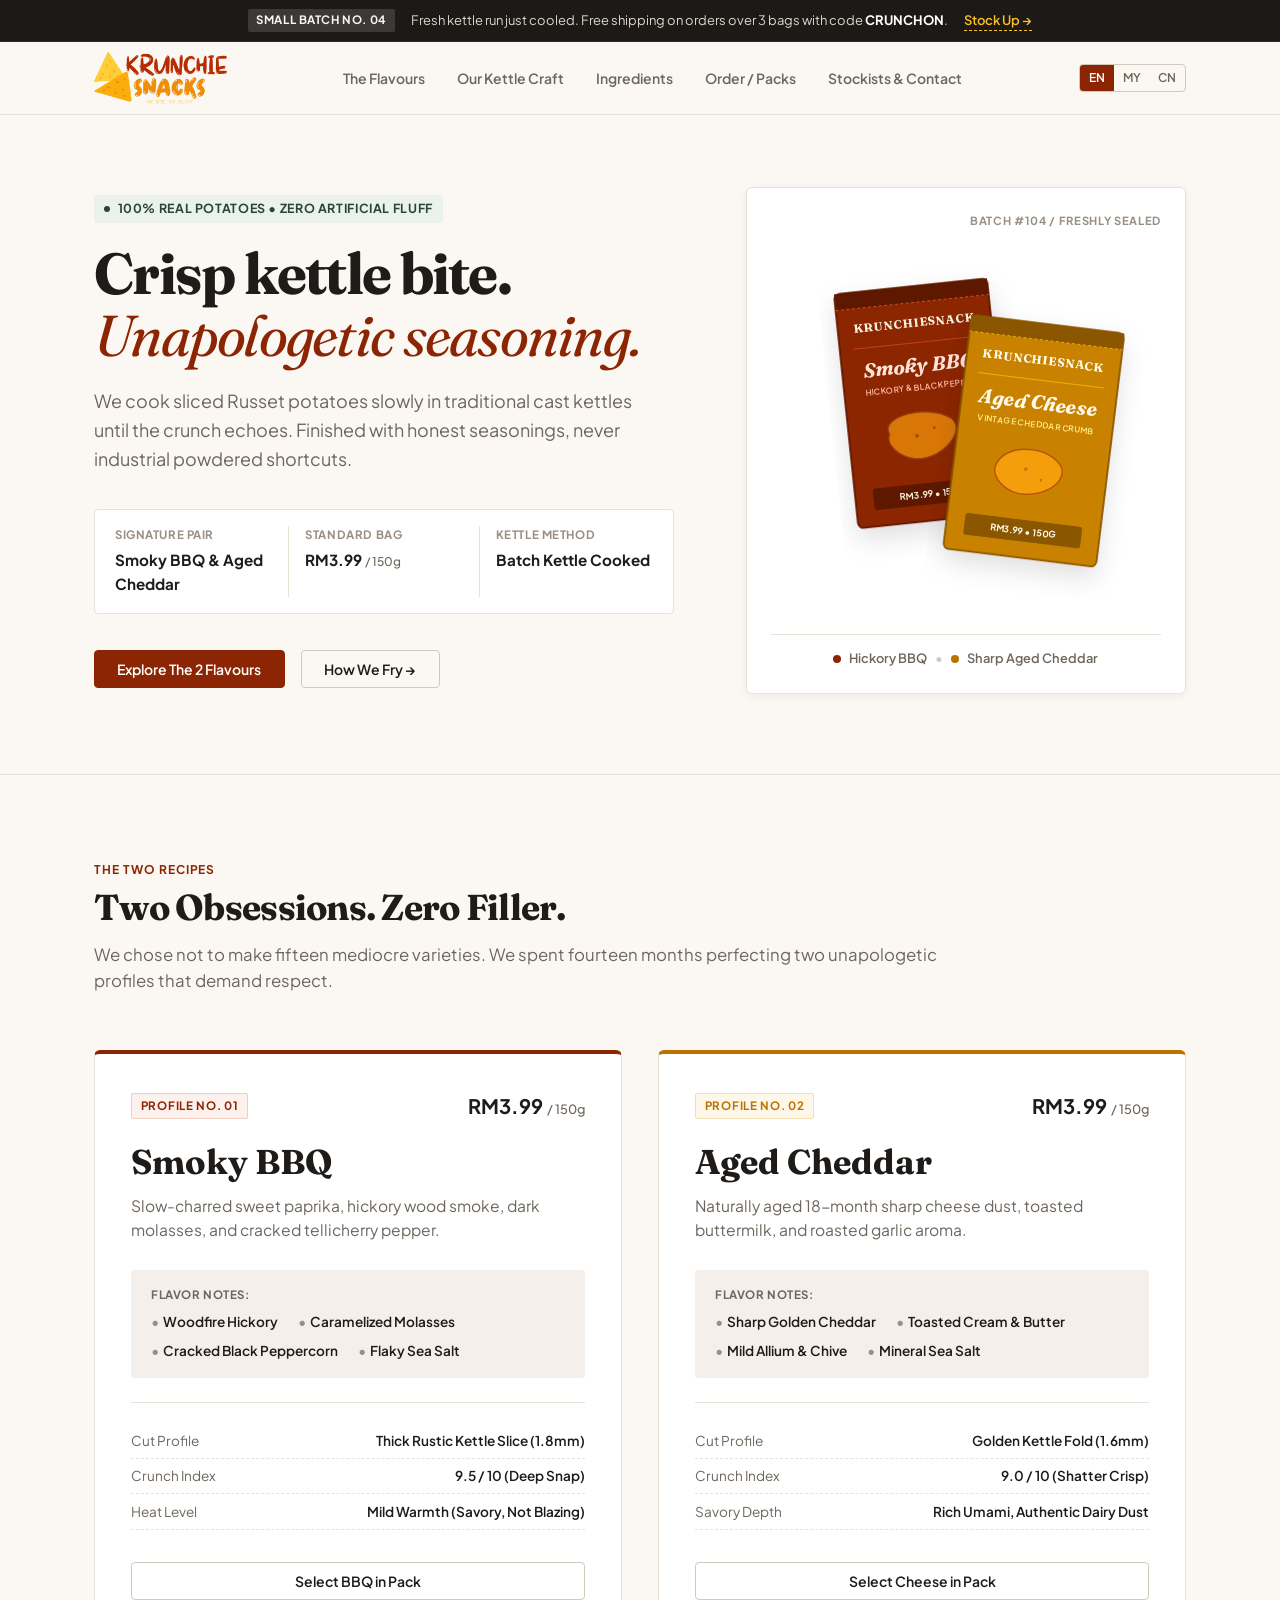
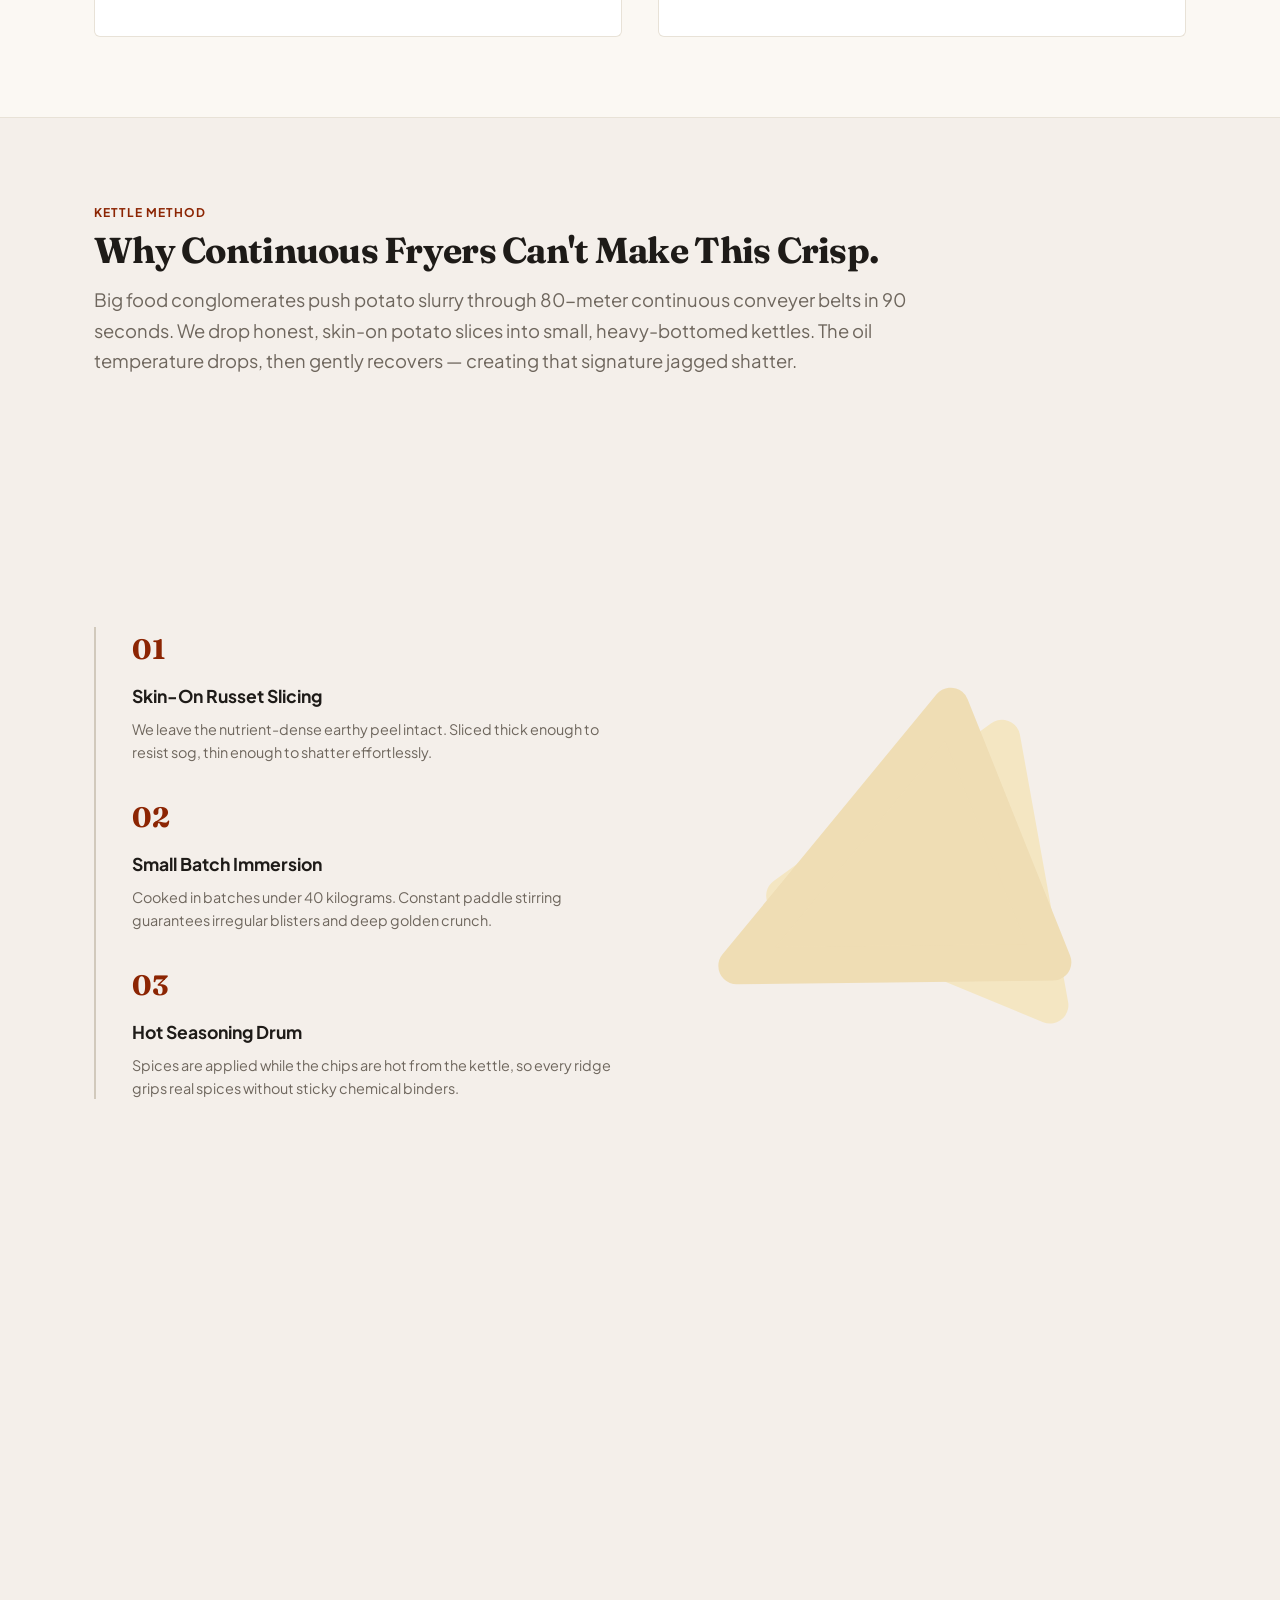
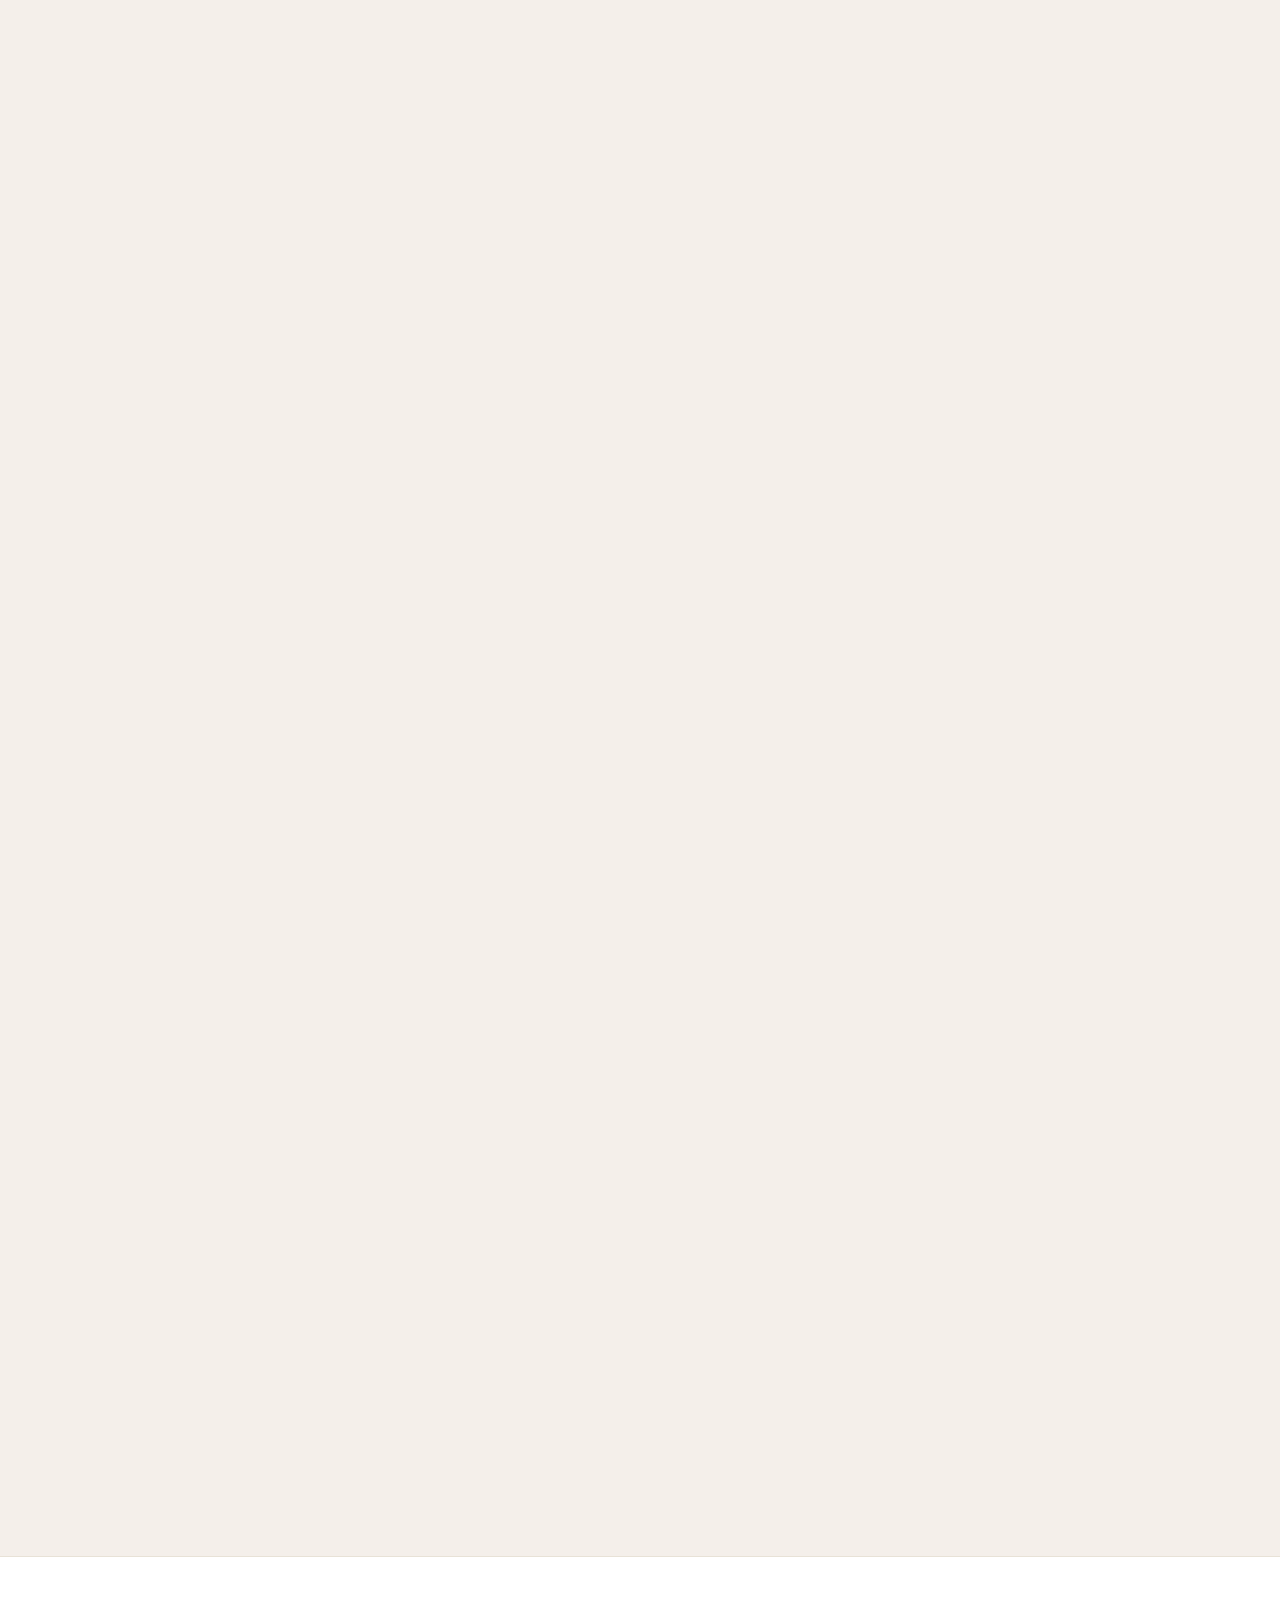
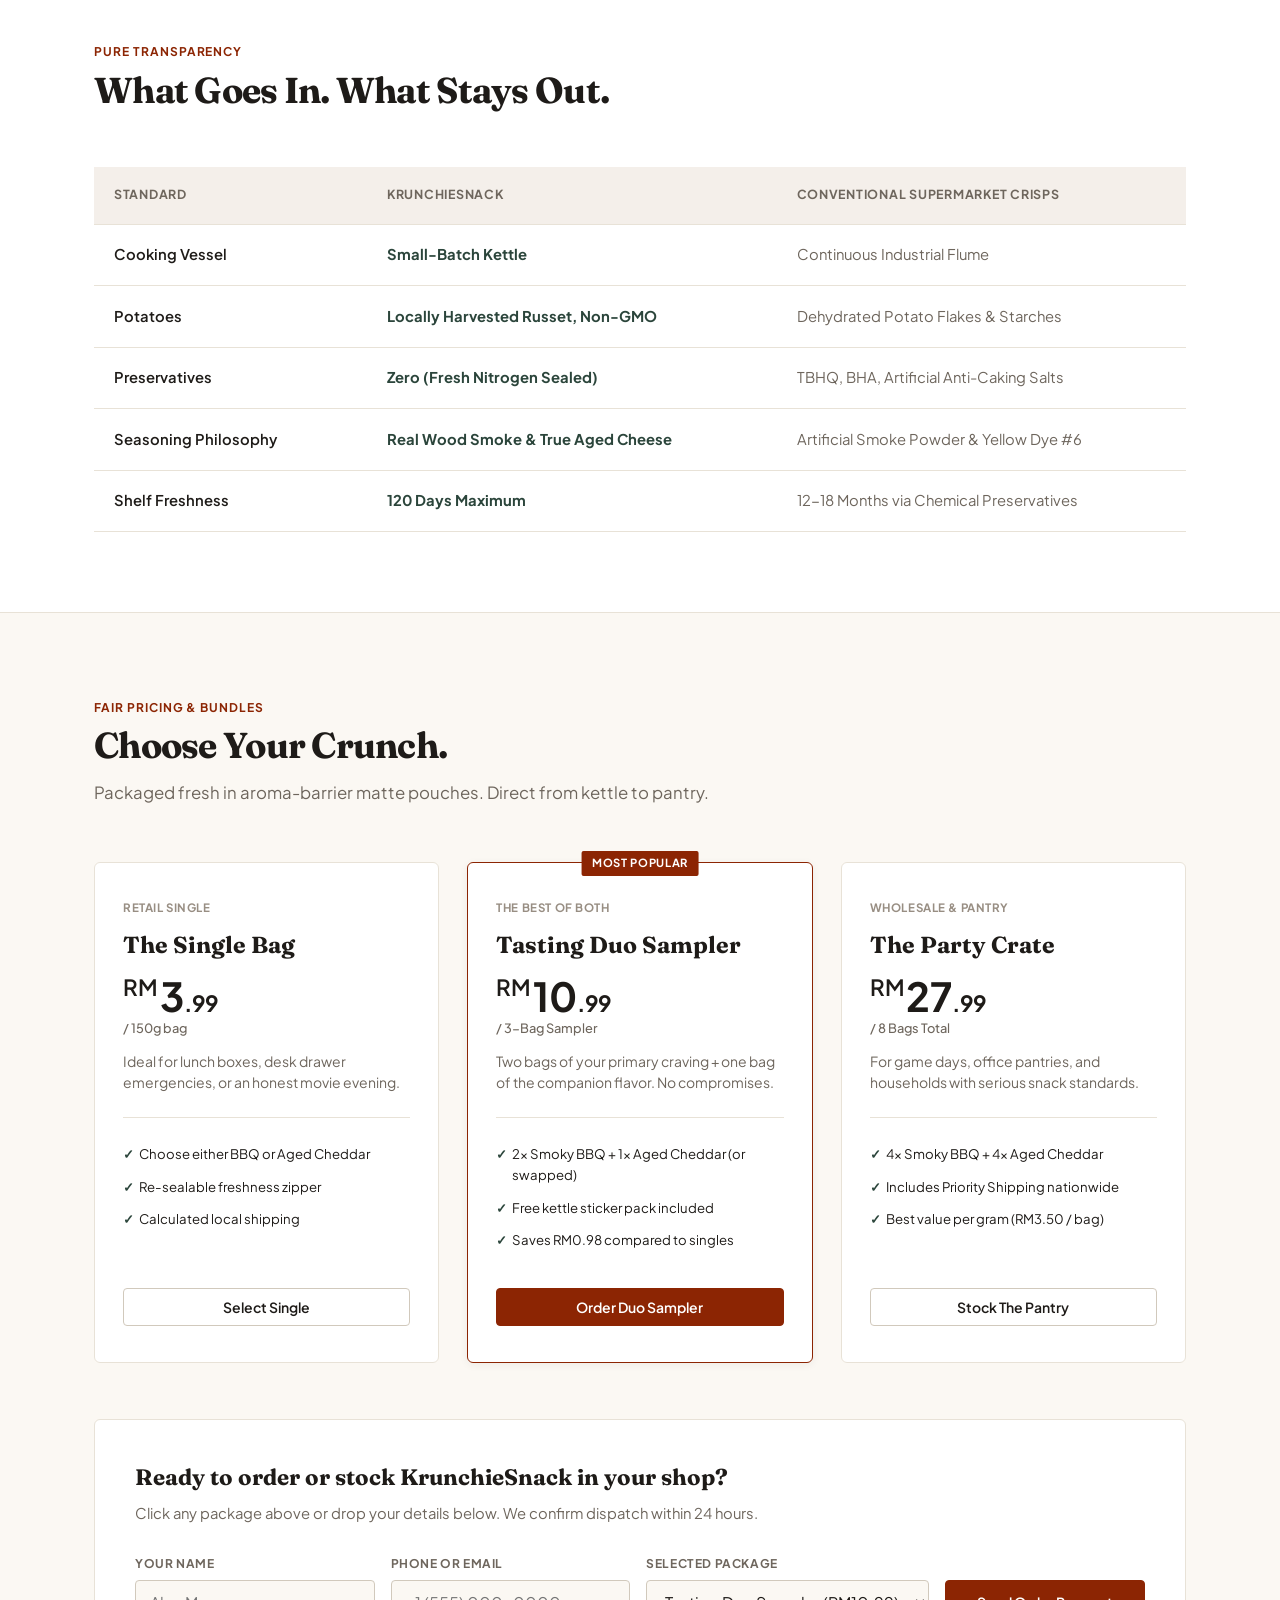
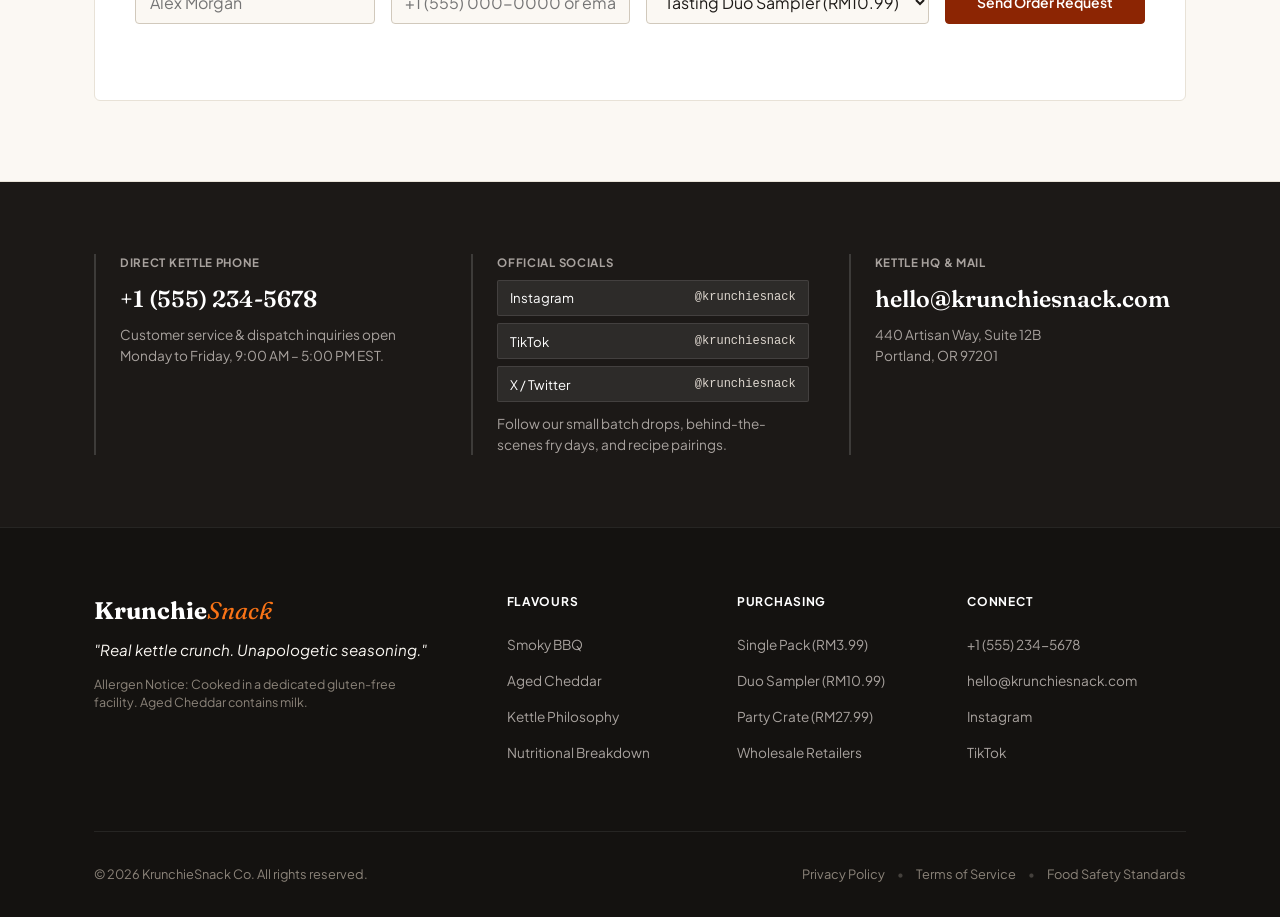
==== commit 3a58f0de: "Pinned scroll animation for the process steps Co-Authored-By: Claude Opus 5.5 <noreply@anthropic.com" ====
--- a/index.html
+++ b/index.html
@@ -22,7 +22,7 @@
   <link rel="preconnect" href="https://fonts.gstatic.com" crossorigin>
   <link href="https://fonts.googleapis.com/css2?family=Fraunces:ital,opsz,wght@0,9..144,400;0,9..144,600;0,9..144,700;1,9..144,400&family=Plus+Jakarta+Sans:wght@400;500;600;700&display=swap" rel="stylesheet">
   
-  <link rel="stylesheet" href="style.css">
+  <link rel="stylesheet" href="style.css?v=3">
 </head>
 <body>
   <!-- Announcement Bar -->
@@ -269,24 +269,42 @@
             </p>
           </div>
 
-          <div class="craft-steps-grid">
-            <div class="craft-step">
-              <span class="step-num">01</span>
-              <h4 class="step-title">Skin-On Russet Slicing</h4>
-              <p class="step-desc">We leave the nutrient-dense earthy peel intact. Sliced thick enough to resist sog, thin enough to shatter effortlessly.</p>
-            </div>
-
-            <div class="craft-step">
-              <span class="step-num">02</span>
-              <h4 class="step-title">Small Batch Immersion</h4>
-              <p class="step-desc">Cooked in batches under 40 kilograms. Constant paddle stirring guarantees irregular blisters and deep golden crunch.</p>
-            </div>
-
-            <div class="craft-step">
-              <span class="step-num">03</span>
-              <h4 class="step-title">Hot Seasoning Drum</h4>
-              <p class="step-desc">Spices are applied while the chips are hot from the kettle, so every ridge grips real spices without sticky chemical binders.</p>
-            </div>
+        </div>
+      </div>
+
+      <div class="scroll-scene">
+        <div class="scene-pin">
+          <div class="site-container craft-scene">
+            <div class="craft-steps-grid">
+              <div class="craft-step scene-step">
+                <span class="step-num">01</span>
+                <h4 class="step-title">Skin-On Russet Slicing</h4>
+                <p class="step-desc">We leave the nutrient-dense earthy peel intact. Sliced thick enough to resist sog, thin enough to shatter effortlessly.</p>
+              </div>
+  
+              <div class="craft-step scene-step">
+                <span class="step-num">02</span>
+                <h4 class="step-title">Small Batch Immersion</h4>
+                <p class="step-desc">Cooked in batches under 40 kilograms. Constant paddle stirring guarantees irregular blisters and deep golden crunch.</p>
+              </div>
+  
+              <div class="craft-step scene-step">
+                <span class="step-num">03</span>
+                <h4 class="step-title">Hot Seasoning Drum</h4>
+                <p class="step-desc">Spices are applied while the chips are hot from the kettle, so every ridge grips real spices without sticky chemical binders.</p>
+              </div>
+            </div>
+  
+            <svg class="craft-chips" viewBox="0 0 400 400" aria-hidden="true">
+              <g class="chip chip-back">
+                <polygon points="150,50 270,220 50,230" />
+                <g class="seasoning"><circle cx="150" cy="120" r="7" /><circle cx="110" cy="190" r="8" /><circle cx="185" cy="175" r="6" /><circle cx="140" cy="205" r="5" /></g>
+              </g>
+              <g class="chip chip-front">
+                <polygon points="320,150 345,360 110,300" />
+                <g class="seasoning"><circle cx="300" cy="215" r="8" /><circle cx="250" cy="270" r="9" /><circle cx="310" cy="305" r="7" /><circle cx="195" cy="295" r="6" /></g>
+              </g>
+            </svg>
           </div>
         </div>
       </div>
@@ -539,7 +557,7 @@
     </div>
   </footer>
 
-  <script src="i18n.js"></script>
-  <script src="app.js"></script>
+  <script src="i18n.js?v=2"></script>
+  <script src="app.js?v=3"></script>
 </body>
 </html>
--- a/style.css
+++ b/style.css
@@ -704,16 +704,149 @@
   max-width: 820px;
 }
 
+/* Pinned scroll scene: app.js sets --p (0..1) as you scroll through it,
+   and marks the current .scene-step with .is-active */
+.scroll-scene {
+  --s1: clamp(0, var(--p, 1) * 3, 1);
+  --s2: clamp(0, var(--p, 1) * 3 - 1, 1);
+  --s3: clamp(0, var(--p, 1) * 3 - 2, 1);
+  height: 300svh;
+}
+
+.scene-pin {
+  position: sticky;
+  top: 0;
+  height: 100svh;
+  padding-top: var(--header-h, 72px);
+  display: grid;
+  align-items: center;
+}
+
+.craft-scene {
+  display: grid;
+  grid-template-columns: 1fr 1fr;
+  align-items: center;
+  gap: 3rem;
+}
+
 .craft-steps-grid {
+  position: relative;
   display: grid;
-  grid-template-columns: repeat(3, 1fr);
   gap: 2rem;
-  border-top: 1px solid var(--surface-border-strong);
-  padding-top: 2.5rem;
+  padding-left: 1.75rem;
+  border-left: 2px solid var(--surface-border-strong);
+}
+
+.craft-steps-grid::before {
+  content: "";
+  position: absolute;
+  left: -2px;
+  top: 0;
+  width: 2px;
+  height: 100%;
+  background: var(--bbq-primary);
+  transform: scaleY(var(--p, 1));
+  transform-origin: top;
 }
 
 .craft-step {
   position: relative;
+  opacity: 0.3;
+  transition: opacity 0.35s ease, transform 0.35s ease;
+}
+
+.craft-step.is-active {
+  opacity: 1;
+  transform: translateX(0.5rem);
+}
+
+.craft-chips {
+  width: 100%;
+  max-height: 60svh;
+  overflow: visible;
+}
+
+.chip polygon {
+  stroke-width: 28;
+  stroke-linejoin: round;
+  /* raw slice -> golden as it fries (step 2) */
+  fill: color-mix(in srgb, #FCCB3A calc(var(--s2) * 100%), #F4E6C2);
+  stroke: color-mix(in srgb, #FCCB3A calc(var(--s2) * 100%), #F4E6C2);
+}
+
+.chip-front polygon {
+  fill: color-mix(in srgb, #F7AC12 calc(var(--s2) * 100%), #EFDDB4);
+  stroke: color-mix(in srgb, #F7AC12 calc(var(--s2) * 100%), #EFDDB4);
+}
+
+/* stacked as one slice -> split apart (step 1) */
+.chip {
+  transform-box: fill-box;
+  transform-origin: center;
+}
+
+.chip-back {
+  transform: translate(calc((1 - var(--s1)) * 70px), calc((1 - var(--s1)) * 50px)) rotate(calc((1 - var(--s1)) * 25deg));
+}
+
+.chip-front {
+  transform: translate(calc((1 - var(--s1)) * -70px), calc((1 - var(--s1)) * -50px)) rotate(calc((1 - var(--s1)) * -15deg));
+}
+
+/* seasoning lands (step 3) */
+.seasoning circle {
+  fill: #E8890C;
+  opacity: var(--s3);
+  transform-box: fill-box;
+  transform-origin: center;
+  transform: scale(calc(0.3 + var(--s3) * 0.7));
+}
+
+@media (max-width: 880px) and (prefers-reduced-motion: no-preference) {
+  .craft-scene {
+    grid-template-columns: 1fr;
+    gap: 1.5rem;
+  }
+
+  .craft-chips {
+    order: -1;
+    max-height: 32svh;
+  }
+
+  /* one step at a time on small screens */
+  .craft-step {
+    grid-area: 1 / 1;
+  }
+
+  .craft-step:not(.is-active) {
+    opacity: 0;
+  }
+
+  .craft-step.is-active {
+    transform: none;
+  }
+}
+
+@media (prefers-reduced-motion: reduce) {
+  .scroll-scene,
+  .scene-pin {
+    height: auto;
+    position: static;
+  }
+
+  .scene-pin {
+    padding-block: 2.5rem 0;
+  }
+
+  .craft-step {
+    opacity: 1;
+  }
+}
+
+@media (max-width: 880px) and (prefers-reduced-motion: reduce) {
+  .craft-scene {
+    grid-template-columns: 1fr;
+  }
 }
 
 .step-num {
@@ -1217,11 +1350,6 @@
     font-size: 2.75rem;
   }
 
-  .craft-steps-grid {
-    grid-template-columns: 1fr;
-    gap: 1.75rem;
-  }
-
   .packs-grid {
     grid-template-columns: 1fr;
   }
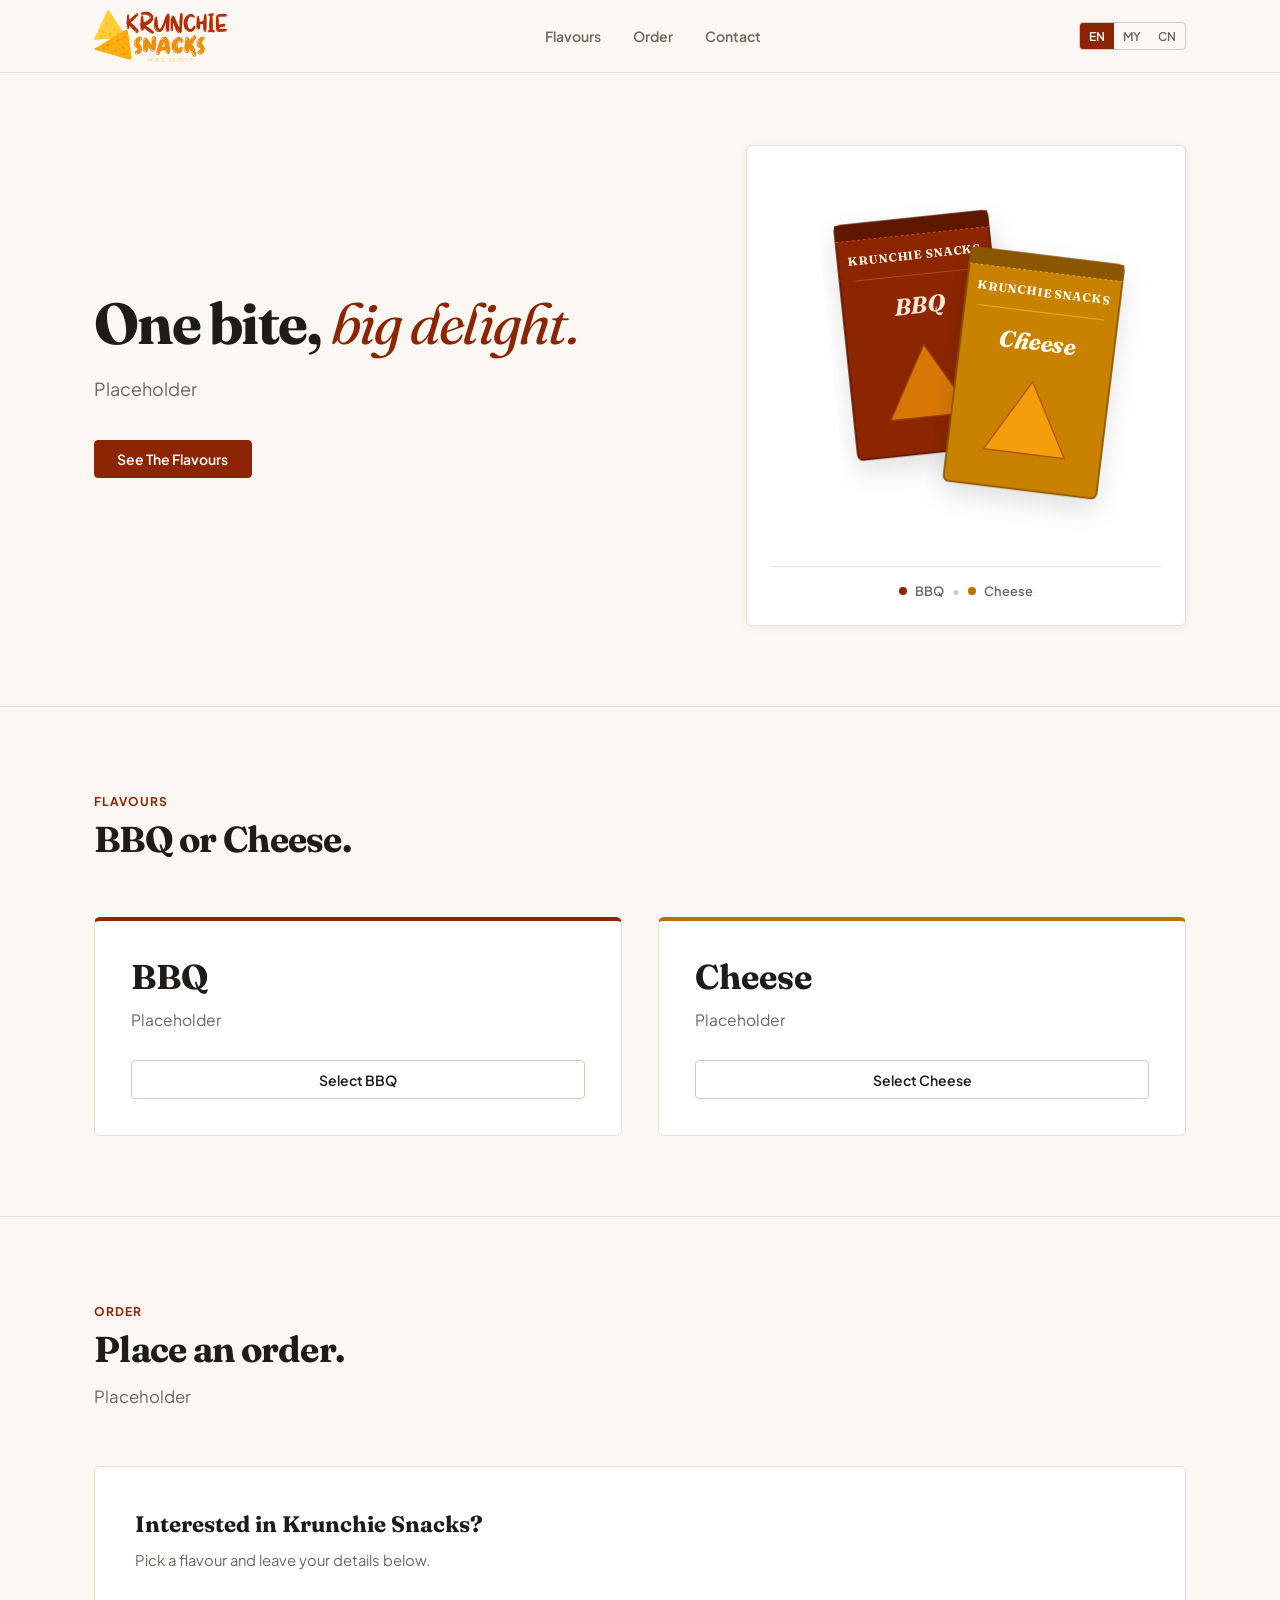
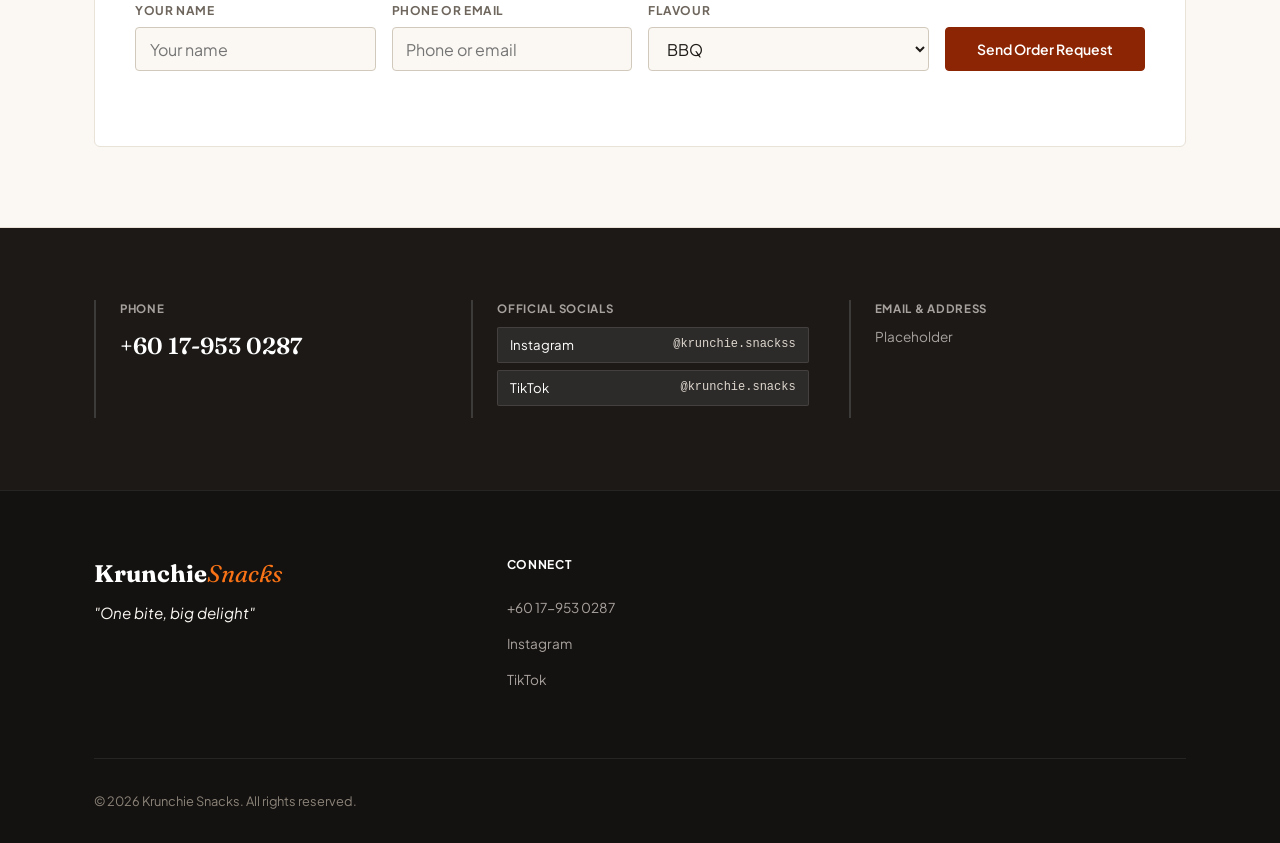
==== commit 88957034: "Replace placeholder copy with confirmed facts: BBQ/Cheese, tagline, socials, phone Co-Authored-By: C" ====
--- a/index.html
+++ b/index.html
@@ -3,51 +3,37 @@
 <head>
   <meta charset="UTF-8">
   <meta name="viewport" content="width=device-width, initial-scale=1.0">
-  <title>KrunchieSnack — Kettle-Crafted Snacks</title>
-  <meta name="description" content="Small-batch kettle crisps with unapologetic flavor. Discover our signature Smoky BBQ and Aged Cheddar crunch.">
-  
+  <title>Krunchie Snacks | One bite, big delight</title>
+  <meta name="description" content="Cone-shaped snacks in BBQ and Cheese flavours. One bite, big delight.">
+
   <link rel="canonical" href="https://krunchiesnack.vivlos.dev/">
-  
-  <!-- OpenGraph / Social Metadata -->
+
   <meta property="og:type" content="website">
   <meta property="og:url" content="https://krunchiesnack.vivlos.dev/">
-  <meta property="og:title" content="KrunchieSnack — Kettle-Crafted Snacks">
-  <meta property="og:description" content="Small-batch kettle crisps with unapologetic flavor. Discover our signature Smoky BBQ and Aged Cheddar crunch.">
+  <meta property="og:title" content="Krunchie Snacks | One bite, big delight">
+  <meta property="og:description" content="Cone-shaped snacks in BBQ and Cheese flavours. One bite, big delight.">
   <meta name="twitter:card" content="summary_large_image">
-  <meta name="twitter:title" content="KrunchieSnack — Kettle-Crafted Snacks">
-  <meta name="twitter:description" content="Small-batch kettle crisps with unapologetic flavor. Discover our signature Smoky BBQ and Aged Cheddar crunch.">
-  
-  <!-- Typography: Editorial Serif + Clean Sans -->
+  <meta name="twitter:title" content="Krunchie Snacks | One bite, big delight">
+  <meta name="twitter:description" content="Cone-shaped snacks in BBQ and Cheese flavours. One bite, big delight.">
+
   <link rel="preconnect" href="https://fonts.googleapis.com">
   <link rel="preconnect" href="https://fonts.gstatic.com" crossorigin>
   <link href="https://fonts.googleapis.com/css2?family=Fraunces:ital,opsz,wght@0,9..144,400;0,9..144,600;0,9..144,700;1,9..144,400&family=Plus+Jakarta+Sans:wght@400;500;600;700&display=swap" rel="stylesheet">
-  
-  <link rel="stylesheet" href="style.css?v=3">
+
+  <link rel="stylesheet" href="style.css?v=4">
 </head>
 <body>
-  <!-- Announcement Bar -->
-  <aside class="top-banner" aria-label="Order Announcement">
-    <div class="site-container banner-inner">
-      <span class="banner-badge">Small Batch No. 04</span>
-      <p class="banner-text">Fresh kettle run just cooled. Free shipping on orders over 3 bags with code <strong>CRUNCHON</strong>.</p>
-      <a href="#order" class="banner-link">Stock Up &rarr;</a>
-    </div>
-  </aside>
-
-  <!-- Header / Navigation -->
   <header class="site-header">
     <div class="site-container header-inner">
-      <a href="#" class="brand-logo" aria-label="KrunchieSnack Homepage">
+      <a href="#" class="brand-logo" aria-label="Krunchie Snacks Homepage">
         <img src="assets/logo.webp" alt="Krunchie Snacks" class="logo-img" width="480" height="188">
       </a>
 
       <nav class="site-nav" aria-label="Main Navigation">
         <ul class="nav-list">
-          <li><a href="#flavours" class="nav-link">The Flavours</a></li>
-          <li><a href="#craft" class="nav-link">Our Kettle Craft</a></li>
-          <li><a href="#specs" class="nav-link">Ingredients</a></li>
-          <li><a href="#order" class="nav-link">Order / Packs</a></li>
-          <li><a href="#contact" class="nav-link">Stockists & Contact</a></li>
+          <li><a href="#flavours" class="nav-link">Flavours</a></li>
+          <li><a href="#order" class="nav-link">Order</a></li>
+          <li><a href="#contact" class="nav-link">Contact</a></li>
         </ul>
       </nav>
 
@@ -62,389 +48,118 @@
   </header>
 
   <main>
-    <!-- Hero Section (Editorial, Asymmetrical, Content-Driven) -->
     <section class="hero-section" aria-labelledby="hero-title">
       <div class="site-container hero-grid">
         <div class="hero-content">
-          <div class="eyebrow-tag">
-            <span class="dot"></span> 100% Real Potatoes • Zero Artificial Fluff
-          </div>
           <h1 id="hero-title" class="hero-heading">
-            Crisp kettle bite. <br>
-            <em>Unapologetic seasoning.</em>
+            One bite, <em>big delight.</em>
           </h1>
-          <p class="hero-tagline">
-            We cook sliced Russet potatoes slowly in traditional cast kettles until the crunch echoes. Finished with honest seasonings, never industrial powdered shortcuts.
-          </p>
-
-          <div class="hero-meta-row">
-            <div class="meta-item">
-              <span class="meta-label">Signature Pair</span>
-              <strong class="meta-value">Smoky BBQ &amp; Aged Cheddar</strong>
-            </div>
-            <div class="meta-divider"></div>
-            <div class="meta-item">
-              <span class="meta-label">Standard Bag</span>
-              <strong class="meta-value">RM3.99 <span class="meta-unit">/ 150g</span></strong>
-            </div>
-            <div class="meta-divider"></div>
-            <div class="meta-item">
-              <span class="meta-label">Kettle Method</span>
-              <strong class="meta-value">Batch Kettle Cooked</strong>
-            </div>
-          </div>
+          <p class="hero-tagline">Placeholder</p>
 
           <div class="hero-cta-group">
-            <a href="#flavours" class="btn btn-primary">Explore The 2 Flavours</a>
-            <a href="#craft" class="btn btn-secondary">How We Fry &rarr;</a>
+            <a href="#flavours" class="btn btn-primary">See The Flavours</a>
           </div>
         </div>
 
         <div class="hero-visual">
           <div class="visual-stage">
-            <div class="stage-tag">Batch #104 / Freshly Sealed</div>
             <div class="stage-illustration" aria-hidden="true">
-              <!-- Custom Stylized Packaging Visual -->
-              <svg viewBox="0 0 360 420" fill="none" class="snack-duo-svg" role="img" aria-label="Illustration of KrunchieSnack BBQ and Cheese bags">
+              <svg viewBox="0 0 360 420" fill="none" class="snack-duo-svg" role="img" aria-label="Illustration of Krunchie Snacks BBQ and Cheese bags">
                 <defs>
                   <filter id="pack-shadow" x="-10%" y="-10%" width="125%" height="125%">
                     <feDropShadow dx="0" dy="12" stdDeviation="14" flood-color="#1c1917" flood-opacity="0.12" />
                   </filter>
                 </defs>
-                <!-- Pack 1: BBQ -->
                 <g class="pack-group pack-bbq" transform="rotate(-6 160 210) translate(20, 20)">
                   <rect x="30" y="30" width="170" height="260" rx="6" fill="#8B2500" stroke="#5E1800" stroke-width="2" filter="url(#pack-shadow)"/>
                   <rect x="30" y="30" width="170" height="18" fill="#5E1800" />
                   <line x1="30" y1="48" x2="200" y2="48" stroke="#D95328" stroke-dasharray="3 3"/>
-                  <text x="115" y="75" fill="#F7EEDD" font-family="'Fraunces', serif" font-size="13" font-weight="700" text-anchor="middle" letter-spacing="1">KRUNCHIESNACK</text>
+                  <text x="115" y="75" fill="#F7EEDD" font-family="'Fraunces', serif" font-size="13" font-weight="700" text-anchor="middle" letter-spacing="1">KRUNCHIE SNACKS</text>
                   <rect x="45" y="92" width="140" height="1" fill="#C24118" />
-                  <text x="115" y="125" fill="#FFE3D6" font-family="'Fraunces', serif" font-size="22" font-style="italic" font-weight="700" text-anchor="middle">Smoky BBQ</text>
-                  <text x="115" y="145" fill="#FFBBA6" font-family="'Plus Jakarta Sans', sans-serif" font-size="9" font-weight="600" text-anchor="middle" letter-spacing="0.5">HICKORY &amp; BLACK PEPPER</text>
-                  
-                  <!-- Chip shape -->
-                  <path d="M75 190 C65 170 120 160 145 180 C160 195 130 225 100 220 C80 215 70 200 75 190 Z" fill="#D97706" stroke="#92400E" stroke-width="1.5"/>
-                  <circle cx="105" cy="195" r="2" fill="#78350F" opacity="0.6"/>
-                  <circle cx="125" cy="188" r="1.5" fill="#78350F" opacity="0.6"/>
-                  
-                  <rect x="50" y="248" width="130" height="24" rx="3" fill="#5E1800"/>
-                  <text x="115" y="264" fill="#F7EEDD" font-family="'Plus Jakarta Sans', sans-serif" font-size="10" font-weight="700" text-anchor="middle">RM3.99 • 150G</text>
+                  <text x="115" y="135" fill="#FFE3D6" font-family="'Fraunces', serif" font-size="26" font-style="italic" font-weight="700" text-anchor="middle">BBQ</text>
+                  <polygon points="115,170 160,250 70,250" fill="#D97706" stroke="#92400E" stroke-width="1.5"/>
                 </g>
 
-                <!-- Pack 2: Cheese -->
                 <g class="pack-group pack-cheese" transform="rotate(7 220 220) translate(140, 60)">
                   <rect x="30" y="30" width="170" height="260" rx="6" fill="#C98200" stroke="#8A5600" stroke-width="2" filter="url(#pack-shadow)"/>
                   <rect x="30" y="30" width="170" height="18" fill="#8A5600" />
                   <line x1="30" y1="48" x2="200" y2="48" stroke="#EAB308" stroke-dasharray="3 3"/>
-                  <text x="115" y="75" fill="#FFFBEB" font-family="'Fraunces', serif" font-size="13" font-weight="700" text-anchor="middle" letter-spacing="1">KRUNCHIESNACK</text>
+                  <text x="115" y="75" fill="#FFFBEB" font-family="'Fraunces', serif" font-size="13" font-weight="700" text-anchor="middle" letter-spacing="1">KRUNCHIE SNACKS</text>
                   <rect x="45" y="92" width="140" height="1" fill="#EAB308" />
-                  <text x="115" y="125" fill="#FFFBEB" font-family="'Fraunces', serif" font-size="22" font-style="italic" font-weight="700" text-anchor="middle">Aged Cheese</text>
-                  <text x="115" y="145" fill="#FEF08A" font-family="'Plus Jakarta Sans', sans-serif" font-size="9" font-weight="600" text-anchor="middle" letter-spacing="0.5">VINTAGE CHEDDAR CRUMB</text>
-                  
-                  <!-- Chip shape -->
-                  <path d="M78 188 C90 162 142 166 150 188 C155 210 115 228 92 216 C80 210 72 198 78 188 Z" fill="#F59E0B" stroke="#B45309" stroke-width="1.5"/>
-                  <circle cx="110" cy="192" r="2" fill="#78350F" opacity="0.4"/>
-                  <circle cx="128" cy="202" r="1.5" fill="#78350F" opacity="0.4"/>
-                  
-                  <rect x="50" y="248" width="130" height="24" rx="3" fill="#8A5600"/>
-                  <text x="115" y="264" fill="#FFFBEB" font-family="'Plus Jakarta Sans', sans-serif" font-size="10" font-weight="700" text-anchor="middle">RM3.99 • 150G</text>
+                  <text x="115" y="135" fill="#FFFBEB" font-family="'Fraunces', serif" font-size="26" font-style="italic" font-weight="700" text-anchor="middle">Cheese</text>
+                  <polygon points="115,170 160,250 70,250" fill="#F59E0B" stroke="#B45309" stroke-width="1.5"/>
                 </g>
               </svg>
             </div>
             <div class="stage-footer">
-              <span class="legend-dot bbq-dot"></span> Hickory BBQ
+              <span class="legend-dot bbq-dot"></span> BBQ
               <span class="legend-separator">•</span>
-              <span class="legend-dot cheese-dot"></span> Sharp Aged Cheddar
-            </div>
-          </div>
-        </div>
-      </div>
-    </section>
-
-    <!-- The Two Flavours Showcase -->
+              <span class="legend-dot cheese-dot"></span> Cheese
+            </div>
+          </div>
+        </div>
+      </div>
+    </section>
+
     <section id="flavours" class="flavours-section" aria-labelledby="flavours-title">
       <div class="site-container">
         <header class="section-intro">
-          <span class="section-kicker">The Two Recipes</span>
-          <h2 id="flavours-title" class="section-title">Two Obsessions. Zero Filler.</h2>
-          <p class="section-sub">We chose not to make fifteen mediocre varieties. We spent fourteen months perfecting two unapologetic profiles that demand respect.</p>
+          <span class="section-kicker">Flavours</span>
+          <h2 id="flavours-title" class="section-title">BBQ or Cheese.</h2>
         </header>
 
         <div class="flavours-grid">
-          <!-- Flavour 1: Smoky BBQ -->
           <article class="flavour-card bbq-theme">
-            <div class="flavour-card-header">
-              <div class="flavour-badge">Profile No. 01</div>
-              <div class="flavour-price-tag">RM3.99 <small>/ 150g</small></div>
-            </div>
-
             <div class="flavour-card-body">
-              <h3 class="flavour-name">Smoky BBQ</h3>
-              <p class="flavour-subhead">Slow-charred sweet paprika, hickory wood smoke, dark molasses, and cracked tellicherry pepper.</p>
-
-              <div class="tasting-notes">
-                <span class="tasting-title">Flavor Notes:</span>
-                <ul class="notes-list">
-                  <li>Woodfire Hickory</li>
-                  <li>Caramelized Molasses</li>
-                  <li>Cracked Black Peppercorn</li>
-                  <li>Flaky Sea Salt</li>
-                </ul>
+              <h3 class="flavour-name">BBQ</h3>
+              <p class="flavour-subhead">Placeholder</p>
+              <div class="card-action">
+                <a href="#order" class="btn btn-outline flavour-select-btn" data-flavor="BBQ">Select BBQ</a>
               </div>
-
-              <div class="crisp-specs">
-                <div class="spec-row">
-                  <span class="spec-name">Cut Profile</span>
-                  <span class="spec-value">Thick Rustic Kettle Slice (1.8mm)</span>
-                </div>
-                <div class="spec-row">
-                  <span class="spec-name">Crunch Index</span>
-                  <span class="spec-value">9.5 / 10 (Deep Snap)</span>
-                </div>
-                <div class="spec-row">
-                  <span class="spec-name">Heat Level</span>
-                  <span class="spec-value">Mild Warmth (Savory, Not Blazing)</span>
-                </div>
+            </div>
+          </article>
+
+          <article class="flavour-card cheese-theme">
+            <div class="flavour-card-body">
+              <h3 class="flavour-name">Cheese</h3>
+              <p class="flavour-subhead">Placeholder</p>
+              <div class="card-action">
+                <a href="#order" class="btn btn-outline flavour-select-btn" data-flavor="Cheese">Select Cheese</a>
               </div>
-
-              <div class="card-action">
-                <a href="#order" class="btn btn-outline flavour-select-btn" data-flavor="Smoky BBQ">Select BBQ in Pack</a>
-              </div>
             </div>
           </article>
-
-          <!-- Flavour 2: Aged Cheddar -->
-          <article class="flavour-card cheese-theme">
-            <div class="flavour-card-header">
-              <div class="flavour-badge">Profile No. 02</div>
-              <div class="flavour-price-tag">RM3.99 <small>/ 150g</small></div>
-            </div>
-
-            <div class="flavour-card-body">
-              <h3 class="flavour-name">Aged Cheddar</h3>
-              <p class="flavour-subhead">Naturally aged 18-month sharp cheese dust, toasted buttermilk, and roasted garlic aroma.</p>
-
-              <div class="tasting-notes">
-                <span class="tasting-title">Flavor Notes:</span>
-                <ul class="notes-list">
-                  <li>Sharp Golden Cheddar</li>
-                  <li>Toasted Cream &amp; Butter</li>
-                  <li>Mild Allium &amp; Chive</li>
-                  <li>Mineral Sea Salt</li>
-                </ul>
-              </div>
-
-              <div class="crisp-specs">
-                <div class="spec-row">
-                  <span class="spec-name">Cut Profile</span>
-                  <span class="spec-value">Golden Kettle Fold (1.6mm)</span>
-                </div>
-                <div class="spec-row">
-                  <span class="spec-name">Crunch Index</span>
-                  <span class="spec-value">9.0 / 10 (Shatter Crisp)</span>
-                </div>
-                <div class="spec-row">
-                  <span class="spec-name">Savory Depth</span>
-                  <span class="spec-value">Rich Umami, Authentic Dairy Dust</span>
-                </div>
-              </div>
-
-              <div class="card-action">
-                <a href="#order" class="btn btn-outline flavour-select-btn" data-flavor="Aged Cheddar">Select Cheese in Pack</a>
-              </div>
-            </div>
-          </article>
-        </div>
-      </div>
-    </section>
-
-    <!-- Kettle Craft & Process -->
-    <section id="craft" class="craft-section" aria-labelledby="craft-title">
-      <div class="site-container">
-        <div class="craft-layout">
-          <div class="craft-header-block">
-            <span class="section-kicker">Kettle Method</span>
-            <h2 id="craft-title" class="section-title">Why Continuous Fryers Can't Make This Crisp.</h2>
-            <p class="craft-lead">
-              Big food conglomerates push potato slurry through 80-meter continuous conveyer belts in 90 seconds. We drop honest, skin-on potato slices into small, heavy-bottomed kettles. The oil temperature drops, then gently recovers — creating that signature jagged shatter.
-            </p>
-          </div>
-
-        </div>
-      </div>
-
-      <div class="scroll-scene">
-        <div class="scene-pin">
-          <div class="site-container craft-scene">
-            <div class="craft-steps-grid">
-              <div class="craft-step scene-step">
-                <span class="step-num">01</span>
-                <h4 class="step-title">Skin-On Russet Slicing</h4>
-                <p class="step-desc">We leave the nutrient-dense earthy peel intact. Sliced thick enough to resist sog, thin enough to shatter effortlessly.</p>
-              </div>
-  
-              <div class="craft-step scene-step">
-                <span class="step-num">02</span>
-                <h4 class="step-title">Small Batch Immersion</h4>
-                <p class="step-desc">Cooked in batches under 40 kilograms. Constant paddle stirring guarantees irregular blisters and deep golden crunch.</p>
-              </div>
-  
-              <div class="craft-step scene-step">
-                <span class="step-num">03</span>
-                <h4 class="step-title">Hot Seasoning Drum</h4>
-                <p class="step-desc">Spices are applied while the chips are hot from the kettle, so every ridge grips real spices without sticky chemical binders.</p>
-              </div>
-            </div>
-  
-            <svg class="craft-chips" viewBox="0 0 400 400" aria-hidden="true">
-              <g class="chip chip-back">
-                <polygon points="150,50 270,220 50,230" />
-                <g class="seasoning"><circle cx="150" cy="120" r="7" /><circle cx="110" cy="190" r="8" /><circle cx="185" cy="175" r="6" /><circle cx="140" cy="205" r="5" /></g>
-              </g>
-              <g class="chip chip-front">
-                <polygon points="320,150 345,360 110,300" />
-                <g class="seasoning"><circle cx="300" cy="215" r="8" /><circle cx="250" cy="270" r="9" /><circle cx="310" cy="305" r="7" /><circle cx="195" cy="295" r="6" /></g>
-              </g>
-            </svg>
-          </div>
-        </div>
-      </div>
-    </section>
-
-    <!-- Clean Standards / Specs -->
-    <section id="specs" class="specs-section" aria-labelledby="specs-title">
-      <div class="site-container">
-        <header class="section-intro">
-          <span class="section-kicker">Pure Transparency</span>
-          <h2 id="specs-title" class="section-title">What Goes In. What Stays Out.</h2>
-        </header>
-
-        <div class="specs-table-wrapper">
-          <table class="specs-table">
-            <thead>
-              <tr>
-                <th scope="col">Standard</th>
-                <th scope="col">KrunchieSnack</th>
-                <th scope="col">Conventional Supermarket Crisps</th>
-              </tr>
-            </thead>
-            <tbody>
-              <tr>
-                <th scope="row">Cooking Vessel</th>
-                <td><strong class="highlight-positive">Small-Batch Kettle</strong></td>
-                <td>Continuous Industrial Flume</td>
-              </tr>
-              <tr>
-                <th scope="row">Potatoes</th>
-                <td><strong class="highlight-positive">Locally Harvested Russet, Non-GMO</strong></td>
-                <td>Dehydrated Potato Flakes &amp; Starches</td>
-              </tr>
-              <tr>
-                <th scope="row">Preservatives</th>
-                <td><strong class="highlight-positive">Zero (Fresh Nitrogen Sealed)</strong></td>
-                <td>TBHQ, BHA, Artificial Anti-Caking Salts</td>
-              </tr>
-              <tr>
-                <th scope="row">Seasoning Philosophy</th>
-                <td><strong class="highlight-positive">Real Wood Smoke &amp; True Aged Cheese</strong></td>
-                <td>Artificial Smoke Powder &amp; Yellow Dye #6</td>
-              </tr>
-              <tr>
-                <th scope="row">Shelf Freshness</th>
-                <td><strong class="highlight-positive">120 Days Maximum</strong></td>
-                <td>12-18 Months via Chemical Preservatives</td>
-              </tr>
-            </tbody>
-          </table>
-        </div>
-      </div>
-    </section>
-
-    <!-- Pack Selector & Pricing -->
+        </div>
+      </div>
+    </section>
+
     <section id="order" class="order-section" aria-labelledby="order-title">
       <div class="site-container">
         <header class="section-intro">
-          <span class="section-kicker">Fair Pricing &amp; Bundles</span>
-          <h2 id="order-title" class="section-title">Choose Your Crunch.</h2>
-          <p class="section-sub">Packaged fresh in aroma-barrier matte pouches. Direct from kettle to pantry.</p>
+          <span class="section-kicker">Order</span>
+          <h2 id="order-title" class="section-title">Place an order.</h2>
+          <p class="section-sub">Placeholder</p>
         </header>
 
-        <div class="packs-grid">
-          <!-- Pack Option 1: Solo -->
-          <div class="pack-card">
-            <div class="pack-tag">Retail Single</div>
-            <h3 class="pack-title">The Single Bag</h3>
-            <div class="pack-price">
-              <span class="currency">RM</span>3<span class="cents">.99</span>
-              <span class="pack-unit">/ 150g bag</span>
-            </div>
-            <p class="pack-desc">Ideal for lunch boxes, desk drawer emergencies, or an honest movie evening.</p>
-            <ul class="pack-features">
-              <li>Choose either BBQ or Aged Cheddar</li>
-              <li>Re-sealable freshness zipper</li>
-              <li>Calculated local shipping</li>
-            </ul>
-            <button type="button" class="btn btn-secondary pack-btn" data-pack="Single Bag (RM3.99)">Select Single</button>
-          </div>
-
-          <!-- Pack Option 2: The Duo Sampler (Featured) -->
-          <div class="pack-card featured-pack">
-            <div class="pack-badge-top">Most Popular</div>
-            <div class="pack-tag">The Best of Both</div>
-            <h3 class="pack-title">Tasting Duo Sampler</h3>
-            <div class="pack-price">
-              <span class="currency">RM</span>10<span class="cents">.99</span>
-              <span class="pack-unit">/ 3-Bag Sampler</span>
-            </div>
-            <p class="pack-desc">Two bags of your primary craving + one bag of the companion flavor. No compromises.</p>
-            <ul class="pack-features">
-              <li>2x Smoky BBQ + 1x Aged Cheddar (or swapped)</li>
-              <li>Free kettle sticker pack included</li>
-              <li>Saves RM0.98 compared to singles</li>
-            </ul>
-            <button type="button" class="btn btn-primary pack-btn" data-pack="Duo Sampler (RM10.99)">Order Duo Sampler</button>
-          </div>
-
-          <!-- Pack Option 3: Party Crate -->
-          <div class="pack-card">
-            <div class="pack-tag">Wholesale &amp; Pantry</div>
-            <h3 class="pack-title">The Party Crate</h3>
-            <div class="pack-price">
-              <span class="currency">RM</span>27<span class="cents">.99</span>
-              <span class="pack-unit">/ 8 Bags Total</span>
-            </div>
-            <p class="pack-desc">For game days, office pantries, and households with serious snack standards.</p>
-            <ul class="pack-features">
-              <li>4x Smoky BBQ + 4x Aged Cheddar</li>
-              <li>Includes Priority Shipping nationwide</li>
-              <li>Best value per gram (RM3.50 / bag)</li>
-            </ul>
-            <button type="button" class="btn btn-secondary pack-btn" data-pack="Party Crate (RM27.99)">Stock The Pantry</button>
-          </div>
-        </div>
-
-        <!-- Interactive Direct Order / Inquiry Modal/Block -->
         <div class="order-inquiry-box">
           <div class="inquiry-content">
-            <h4 class="inquiry-title">Ready to order or stock KrunchieSnack in your shop?</h4>
-            <p class="inquiry-sub">Click any package above or drop your details below. We confirm dispatch within 24 hours.</p>
-            
+            <h4 class="inquiry-title">Interested in Krunchie Snacks?</h4>
+            <p class="inquiry-sub">Pick a flavour and leave your details below.</p>
+
             <form id="order-form" class="inquiry-form" onsubmit="return false;">
               <div class="form-row">
                 <div class="form-group">
                   <label for="customer-name">Your Name</label>
-                  <input type="text" id="customer-name" placeholder="Alex Morgan" required>
+                  <input type="text" id="customer-name" placeholder="Your name" required>
                 </div>
                 <div class="form-group">
                   <label for="customer-contact">Phone or Email</label>
-                  <input type="text" id="customer-contact" placeholder="+1 (555) 000-0000 or email" required>
+                  <input type="text" id="customer-contact" placeholder="Phone or email" required>
                 </div>
                 <div class="form-group">
-                  <label for="pack-choice">Selected Package</label>
+                  <label for="pack-choice">Flavour</label>
                   <select id="pack-choice">
-                    <option value="Duo Sampler (RM10.99)">Tasting Duo Sampler (RM10.99)</option>
-                    <option value="Single Bag (RM3.99)">Single Bag (RM3.99)</option>
-                    <option value="Party Crate (RM27.99)">Party Crate (RM27.99)</option>
-                    <option value="Wholesale Case (Custom)">Wholesale Inquiry (50+ bags)</option>
+                    <option value="BBQ">BBQ</option>
+                    <option value="Cheese">Cheese</option>
                   </select>
                 </div>
                 <div class="form-group form-submit-col">
@@ -459,105 +174,65 @@
       </div>
     </section>
 
-    <!-- Contact, Stockists & Socials Strip -->
     <section id="contact" class="contact-section" aria-labelledby="contact-title">
       <div class="site-container">
-        <h2 id="contact-title" class="sr-only">Stockists &amp; Direct Inquiries</h2>
+        <h2 id="contact-title" class="sr-only">Contact</h2>
         <div class="contact-grid">
           <div class="contact-card">
-            <span class="contact-label">Direct Kettle Phone</span>
+            <span class="contact-label">Phone</span>
             <h3 class="contact-detail">
-              <a href="tel:+15552345678" class="contact-link">+1 (555) 234-5678</a>
+              <a href="tel:+60179530287" class="contact-link">+60 17-953 0287</a>
             </h3>
-            <p class="contact-note">Customer service &amp; dispatch inquiries open Monday to Friday, 9:00 AM – 5:00 PM EST.</p>
           </div>
 
           <div class="contact-card">
             <span class="contact-label">Official Socials</span>
             <div class="socials-list">
-              <a href="https://instagram.com/krunchiesnack" target="_blank" rel="noopener noreferrer" class="social-chip">
+              <a href="https://instagram.com/krunchie.snackss" target="_blank" rel="noopener noreferrer" class="social-chip">
                 <span class="social-name">Instagram</span>
-                <span class="social-handle">@krunchiesnack</span>
+                <span class="social-handle">@krunchie.snackss</span>
               </a>
-              <a href="https://tiktok.com/@krunchiesnack" target="_blank" rel="noopener noreferrer" class="social-chip">
+              <a href="https://tiktok.com/@krunchie.snacks" target="_blank" rel="noopener noreferrer" class="social-chip">
                 <span class="social-name">TikTok</span>
-                <span class="social-handle">@krunchiesnack</span>
+                <span class="social-handle">@krunchie.snacks</span>
               </a>
-              <a href="https://twitter.com/krunchiesnack" target="_blank" rel="noopener noreferrer" class="social-chip">
-                <span class="social-name">X / Twitter</span>
-                <span class="social-handle">@krunchiesnack</span>
-              </a>
-            </div>
-            <p class="contact-note">Follow our small batch drops, behind-the-scenes fry days, and recipe pairings.</p>
+            </div>
           </div>
 
           <div class="contact-card">
-            <span class="contact-label">Kettle HQ &amp; Mail</span>
-            <h3 class="contact-detail">
-              <a href="mailto:hello@krunchiesnack.com" class="contact-link">hello@krunchiesnack.com</a>
-            </h3>
-            <p class="contact-note">440 Artisan Way, Suite 12B<br>Portland, OR 97201</p>
+            <span class="contact-label">Email &amp; Address</span>
+            <p class="contact-note">Placeholder</p>
           </div>
         </div>
       </div>
     </section>
   </main>
 
-  <!-- Site Footer -->
   <footer class="site-footer">
     <div class="site-container">
       <div class="footer-top">
         <div class="footer-brand">
-          <span class="footer-logo">Krunchie<span>Snack</span></span>
-          <p class="footer-tagline">"Real kettle crunch. Unapologetic seasoning."</p>
-          <p class="footer-sub">Allergen Notice: Cooked in a dedicated gluten-free facility. Aged Cheddar contains milk.</p>
-        </div>
-
-        <div class="footer-nav-col">
-          <h5 class="footer-heading">Flavours</h5>
-          <ul class="footer-links">
-            <li><a href="#flavours">Smoky BBQ</a></li>
-            <li><a href="#flavours">Aged Cheddar</a></li>
-            <li><a href="#craft">Kettle Philosophy</a></li>
-            <li><a href="#specs">Nutritional Breakdown</a></li>
-          </ul>
-        </div>
-
-        <div class="footer-nav-col">
-          <h5 class="footer-heading">Purchasing</h5>
-          <ul class="footer-links">
-            <li><a href="#order">Single Pack (RM3.99)</a></li>
-            <li><a href="#order">Duo Sampler (RM10.99)</a></li>
-            <li><a href="#order">Party Crate (RM27.99)</a></li>
-            <li><a href="#contact">Wholesale Retailers</a></li>
-          </ul>
+          <span class="footer-logo">Krunchie<span>Snacks</span></span>
+          <p class="footer-tagline">"One bite, big delight"</p>
         </div>
 
         <div class="footer-nav-col">
           <h5 class="footer-heading">Connect</h5>
           <ul class="footer-links">
-            <li><a href="tel:+15552345678">+1 (555) 234-5678</a></li>
-            <li><a href="mailto:hello@krunchiesnack.com">hello@krunchiesnack.com</a></li>
-            <li><a href="https://instagram.com/krunchiesnack" target="_blank" rel="noopener noreferrer">Instagram</a></li>
-            <li><a href="https://tiktok.com/@krunchiesnack" target="_blank" rel="noopener noreferrer">TikTok</a></li>
+            <li><a href="tel:+60179530287">+60 17-953 0287</a></li>
+            <li><a href="https://instagram.com/krunchie.snackss" target="_blank" rel="noopener noreferrer">Instagram</a></li>
+            <li><a href="https://tiktok.com/@krunchie.snacks" target="_blank" rel="noopener noreferrer">TikTok</a></li>
           </ul>
         </div>
       </div>
 
       <div class="footer-bottom">
-        <p class="copyright">&copy; <span id="current-year">2026</span> KrunchieSnack Co. All rights reserved.</p>
-        <div class="footer-legal">
-          <a href="#">Privacy Policy</a>
-          <span class="separator">•</span>
-          <a href="#">Terms of Service</a>
-          <span class="separator">•</span>
-          <a href="#">Food Safety Standards</a>
-        </div>
+        <p class="copyright">&copy; <span id="current-year">2026</span> Krunchie Snacks. All rights reserved.</p>
       </div>
     </div>
   </footer>
 
-  <script src="i18n.js?v=2"></script>
-  <script src="app.js?v=3"></script>
+  <script src="i18n.js?v=3"></script>
+  <script src="app.js?v=4"></script>
 </body>
 </html>
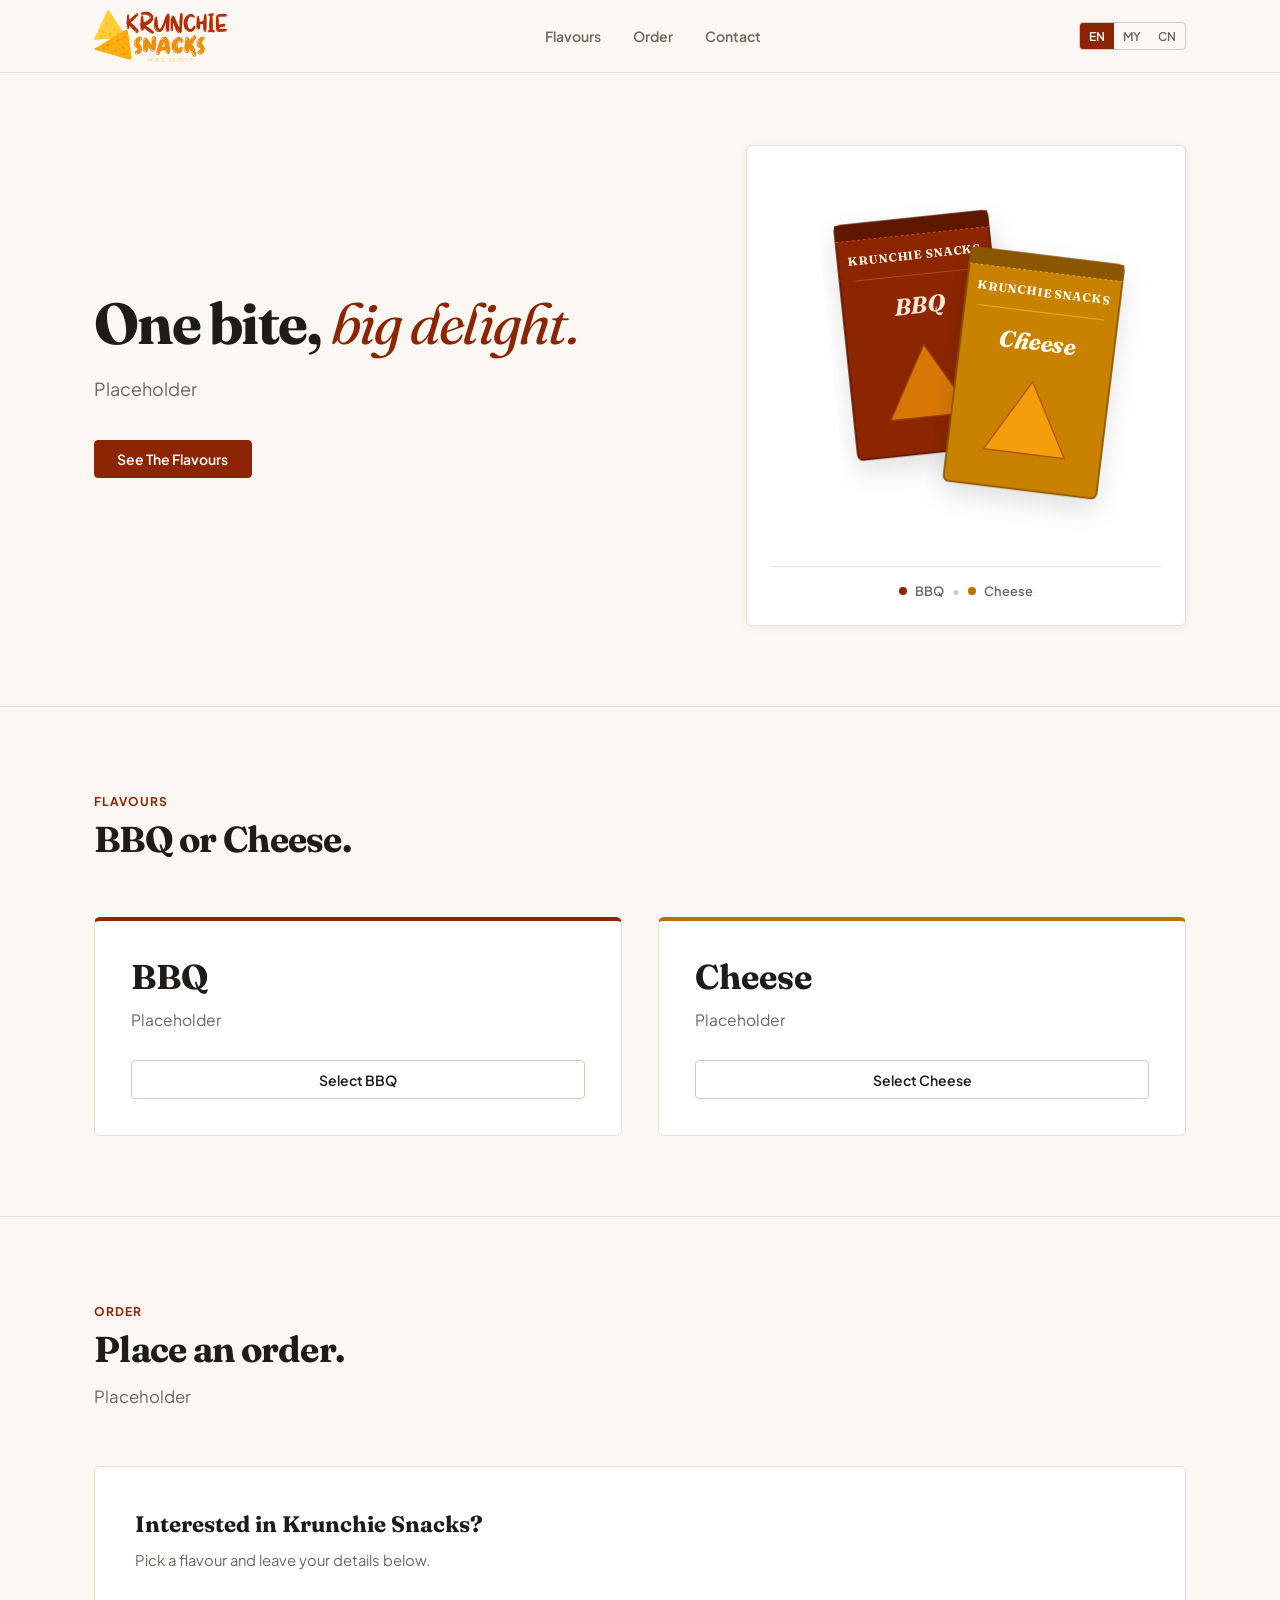
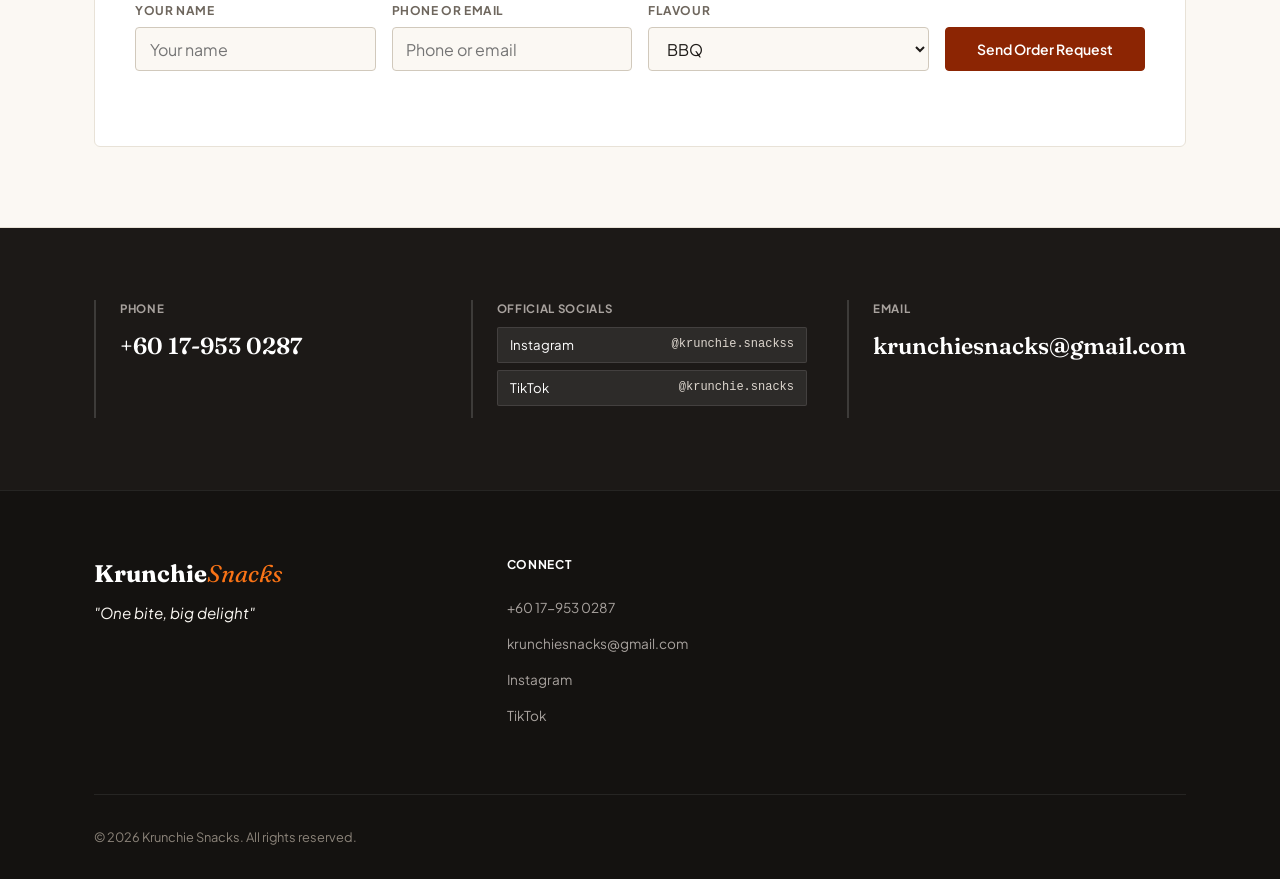
==== commit 972cd59c: "Add contact email Co-Authored-By: Claude Sonnet 5.5 <noreply@anthropic.com>" ====
--- a/index.html
+++ b/index.html
@@ -200,8 +200,10 @@
           </div>
 
           <div class="contact-card">
-            <span class="contact-label">Email &amp; Address</span>
-            <p class="contact-note">Placeholder</p>
+            <span class="contact-label">Email</span>
+            <h3 class="contact-detail">
+              <a href="mailto:krunchiesnacks@gmail.com" class="contact-link">krunchiesnacks@gmail.com</a>
+            </h3>
           </div>
         </div>
       </div>
@@ -220,6 +222,7 @@
           <h5 class="footer-heading">Connect</h5>
           <ul class="footer-links">
             <li><a href="tel:+60179530287">+60 17-953 0287</a></li>
+            <li><a href="mailto:krunchiesnacks@gmail.com">krunchiesnacks@gmail.com</a></li>
             <li><a href="https://instagram.com/krunchie.snackss" target="_blank" rel="noopener noreferrer">Instagram</a></li>
             <li><a href="https://tiktok.com/@krunchie.snacks" target="_blank" rel="noopener noreferrer">TikTok</a></li>
           </ul>
@@ -232,7 +235,7 @@
     </div>
   </footer>
 
-  <script src="i18n.js?v=3"></script>
+  <script src="i18n.js?v=4"></script>
   <script src="app.js?v=4"></script>
 </body>
 </html>
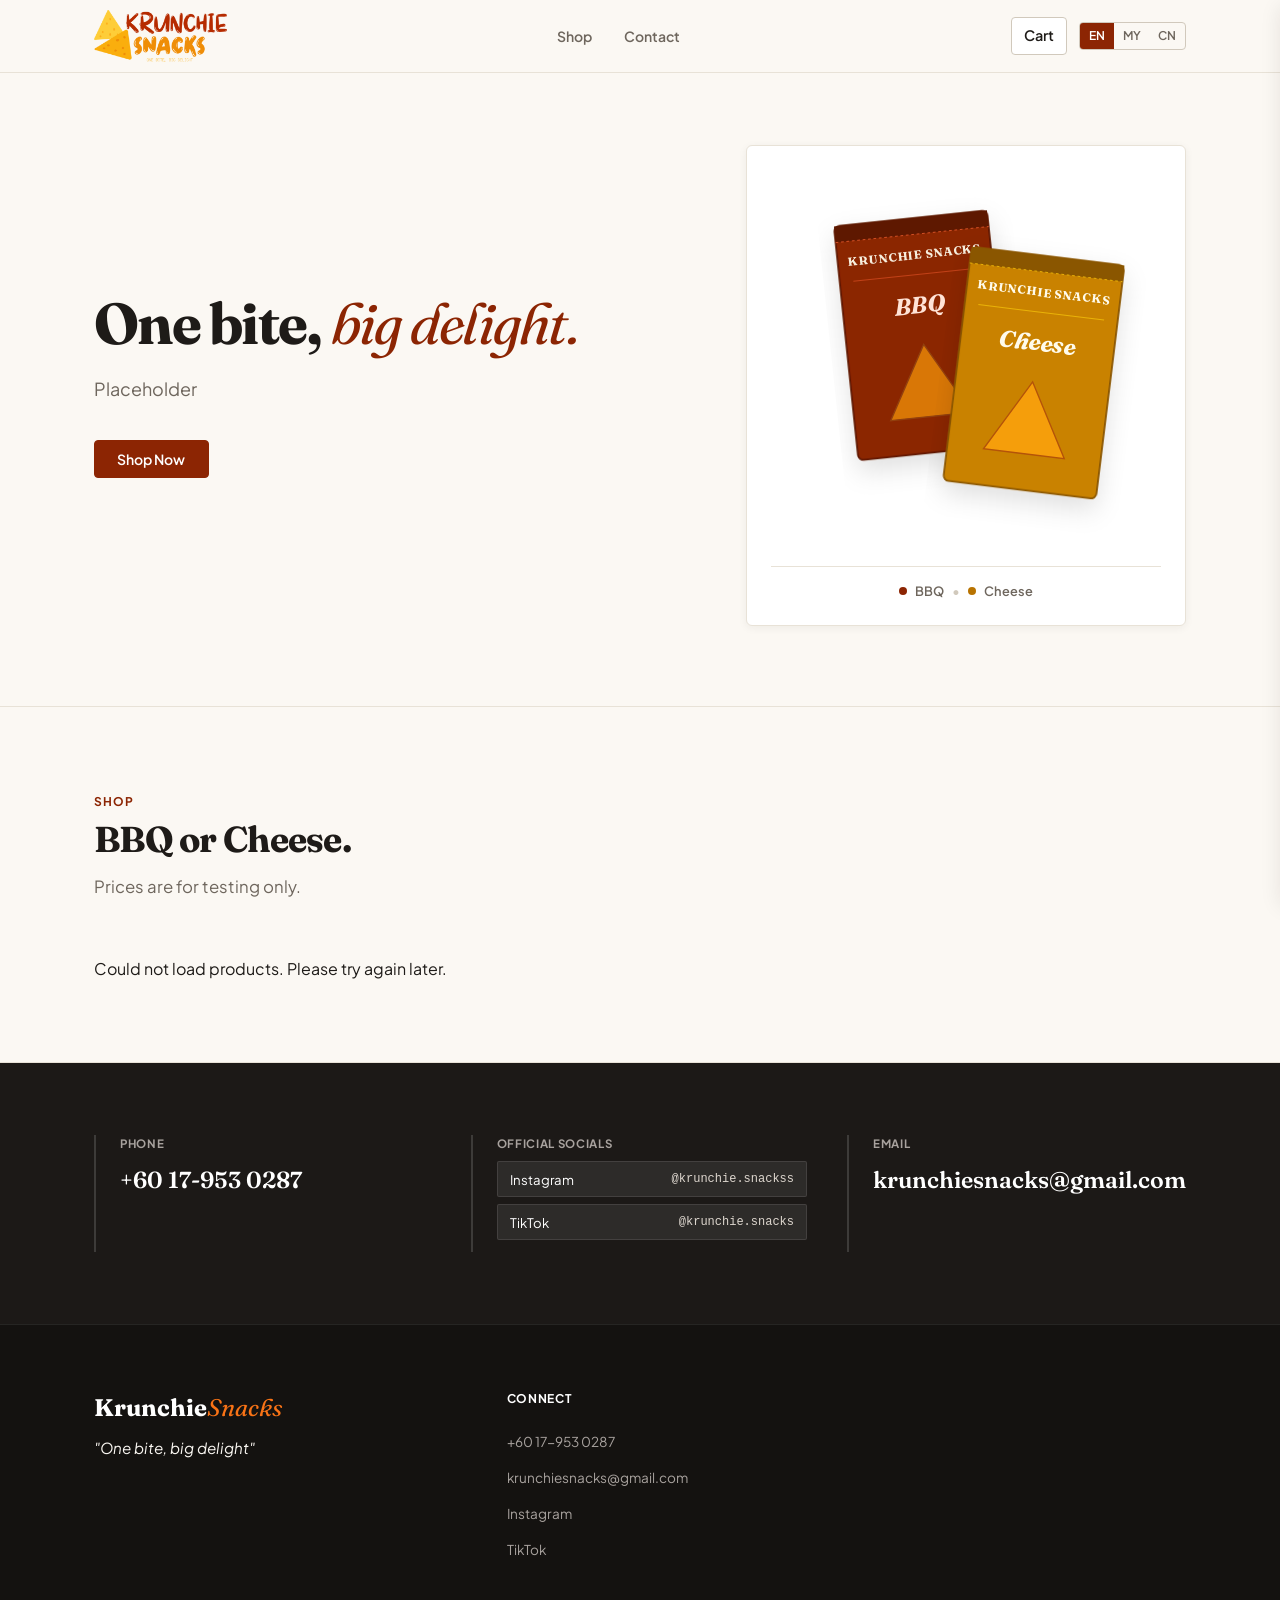
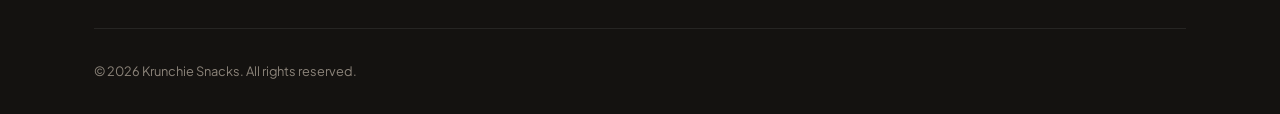
==== commit b9199056: "Shop: catalogue, cart drawer, checkout, order tracking, admin, D1-backed Worker Co-Authored-By: Clau" ====
--- a/index.html
+++ b/index.html
@@ -20,9 +20,9 @@
   <link rel="preconnect" href="https://fonts.gstatic.com" crossorigin>
   <link href="https://fonts.googleapis.com/css2?family=Fraunces:ital,opsz,wght@0,9..144,400;0,9..144,600;0,9..144,700;1,9..144,400&family=Plus+Jakarta+Sans:wght@400;500;600;700&display=swap" rel="stylesheet">
 
-  <link rel="stylesheet" href="style.css?v=4">
+  <link rel="stylesheet" href="style.css?v=5">
 </head>
-<body>
+<body data-drawer>
   <header class="site-header">
     <div class="site-container header-inner">
       <a href="#" class="brand-logo" aria-label="Krunchie Snacks Homepage">
@@ -31,13 +31,13 @@
 
       <nav class="site-nav" aria-label="Main Navigation">
         <ul class="nav-list">
-          <li><a href="#flavours" class="nav-link">Flavours</a></li>
-          <li><a href="#order" class="nav-link">Order</a></li>
+          <li><a href="#flavours" class="nav-link">Shop</a></li>
           <li><a href="#contact" class="nav-link">Contact</a></li>
         </ul>
       </nav>
 
       <div class="header-actions">
+        <a href="checkout.html" class="cart-btn" data-open-cart aria-label="Cart">Cart <span class="cart-count" data-cart-count hidden>0</span></a>
         <div class="lang-switch" role="group" aria-label="Language">
           <button type="button" data-lang="en">EN</button>
           <button type="button" data-lang="ms">MY</button>
@@ -57,7 +57,7 @@
           <p class="hero-tagline">Placeholder</p>
 
           <div class="hero-cta-group">
-            <a href="#flavours" class="btn btn-primary">See The Flavours</a>
+            <a href="#flavours" class="btn btn-primary">Shop Now</a>
           </div>
         </div>
 
@@ -104,73 +104,12 @@
     <section id="flavours" class="flavours-section" aria-labelledby="flavours-title">
       <div class="site-container">
         <header class="section-intro">
-          <span class="section-kicker">Flavours</span>
+          <span class="section-kicker">Shop</span>
           <h2 id="flavours-title" class="section-title">BBQ or Cheese.</h2>
+          <p class="section-sub">Prices are for testing only.</p>
         </header>
 
-        <div class="flavours-grid">
-          <article class="flavour-card bbq-theme">
-            <div class="flavour-card-body">
-              <h3 class="flavour-name">BBQ</h3>
-              <p class="flavour-subhead">Placeholder</p>
-              <div class="card-action">
-                <a href="#order" class="btn btn-outline flavour-select-btn" data-flavor="BBQ">Select BBQ</a>
-              </div>
-            </div>
-          </article>
-
-          <article class="flavour-card cheese-theme">
-            <div class="flavour-card-body">
-              <h3 class="flavour-name">Cheese</h3>
-              <p class="flavour-subhead">Placeholder</p>
-              <div class="card-action">
-                <a href="#order" class="btn btn-outline flavour-select-btn" data-flavor="Cheese">Select Cheese</a>
-              </div>
-            </div>
-          </article>
-        </div>
-      </div>
-    </section>
-
-    <section id="order" class="order-section" aria-labelledby="order-title">
-      <div class="site-container">
-        <header class="section-intro">
-          <span class="section-kicker">Order</span>
-          <h2 id="order-title" class="section-title">Place an order.</h2>
-          <p class="section-sub">Placeholder</p>
-        </header>
-
-        <div class="order-inquiry-box">
-          <div class="inquiry-content">
-            <h4 class="inquiry-title">Interested in Krunchie Snacks?</h4>
-            <p class="inquiry-sub">Pick a flavour and leave your details below.</p>
-
-            <form id="order-form" class="inquiry-form" onsubmit="return false;">
-              <div class="form-row">
-                <div class="form-group">
-                  <label for="customer-name">Your Name</label>
-                  <input type="text" id="customer-name" placeholder="Your name" required>
-                </div>
-                <div class="form-group">
-                  <label for="customer-contact">Phone or Email</label>
-                  <input type="text" id="customer-contact" placeholder="Phone or email" required>
-                </div>
-                <div class="form-group">
-                  <label for="pack-choice">Flavour</label>
-                  <select id="pack-choice">
-                    <option value="BBQ">BBQ</option>
-                    <option value="Cheese">Cheese</option>
-                  </select>
-                </div>
-                <div class="form-group form-submit-col">
-                  <label>&nbsp;</label>
-                  <button type="submit" id="submit-inquiry" class="btn btn-primary">Send Order Request</button>
-                </div>
-              </div>
-              <div id="form-feedback" class="form-feedback" role="alert" aria-live="polite"></div>
-            </form>
-          </div>
-        </div>
+        <div class="flavours-grid" id="product-grid" aria-live="polite"></div>
       </div>
     </section>
 
@@ -235,7 +174,8 @@
     </div>
   </footer>
 
-  <script src="i18n.js?v=4"></script>
-  <script src="app.js?v=4"></script>
+  <script src="i18n.js?v=7"></script>
+  <script src="shop.js?v=1"></script>
+  <script src="app.js?v=6"></script>
 </body>
 </html>
--- a/style.css
+++ b/style.css
@@ -1410,3 +1410,66 @@
     grid-template-columns: 1fr;
   }
 }
+
+/* ==========================================================================
+   Shop: cart button, drawer, product cards, checkout, order, admin
+   ========================================================================== */
+.cart-btn { display: inline-flex; align-items: center; gap: .4rem; font-weight: 600; font-size: .9rem; padding: .4rem .75rem; border: 1px solid var(--surface-border-strong); border-radius: var(--radius-sm); color: var(--text-main); background: var(--surface); }
+.cart-btn:hover { border-color: var(--text-main); }
+.cart-count { background: var(--bbq-primary); color: #fff; border-radius: 999px; font-size: .75rem; min-width: 1.35rem; height: 1.35rem; display: inline-grid; place-items: center; padding: 0 .3rem; }
+.cart-count[hidden] { display: none; }
+
+.product-price { font-family: var(--font-serif); font-size: 1.5rem; margin: .5rem 0 1rem; }
+.product-price small { font-family: var(--font-sans); font-size: .8rem; color: var(--text-muted); }
+.duo-theme { background: var(--surface); border-color: var(--surface-border-strong); }
+.flavours-grid { grid-template-columns: repeat(auto-fit, minmax(260px, 1fr)); }
+
+.drawer-backdrop { position: fixed; inset: 0; background: rgba(28,25,23,.45); opacity: 0; pointer-events: none; transition: opacity .2s; z-index: 90; }
+.drawer-backdrop.is-open { opacity: 1; pointer-events: auto; }
+.cart-drawer { position: fixed; top: 0; right: 0; bottom: 0; width: min(420px, 100%); background: var(--surface); box-shadow: var(--shadow-pop); transform: translateX(100%); transition: transform .25s; z-index: 100; display: flex; flex-direction: column; }
+.cart-drawer.is-open { transform: none; }
+.cart-drawer header, .cart-drawer footer { padding: 1rem 1.25rem; }
+.cart-drawer header { display: flex; justify-content: space-between; align-items: center; border-bottom: 1px solid var(--surface-border); }
+.cart-drawer h2 { font-family: var(--font-serif); font-size: 1.25rem; }
+.cart-drawer footer { border-top: 1px solid var(--surface-border); display: grid; gap: .75rem; }
+.drawer-close { background: none; border: 0; font-size: 1.75rem; line-height: 1; cursor: pointer; color: var(--text-main); }
+.drawer-lines { overflow: auto; flex: 1; padding: 0 1.25rem; }
+.summary-panel .drawer-lines, .narrow .drawer-lines { padding: 0; }
+.drawer-total { display: flex; justify-content: space-between; }
+.line { display: grid; grid-template-columns: 1fr auto auto; gap: .75rem; align-items: center; padding: .85rem 0; border-bottom: 1px solid var(--surface-border); }
+.line-info small { display: block; color: var(--text-muted); }
+.line-total { min-width: 4.5rem; text-align: right; font-weight: 600; }
+.qty { display: inline-flex; align-items: center; border: 1px solid var(--surface-border-strong); border-radius: var(--radius-sm); }
+.qty button { width: 2rem; height: 2rem; background: none; border: 0; font-size: 1.1rem; cursor: pointer; color: var(--text-main); }
+.qty span { min-width: 1.75rem; text-align: center; font-weight: 600; }
+.cart-empty { padding: 1.5rem 0; color: var(--text-muted); }
+
+.page-main { padding: 3rem 0 5rem; min-height: 60vh; }
+.page-title { font-family: var(--font-serif); font-size: clamp(1.75rem, 4vw, 2.5rem); margin-bottom: 1rem; }
+.narrow { max-width: 640px; }
+.narrow p { margin: .5rem 0; }
+.test-banner { background: var(--cheese-tint); border: 1px solid var(--cheese-border); color: var(--text-main); padding: .6rem .9rem; border-radius: var(--radius-sm); font-size: .9rem; margin-bottom: 1.5rem; }
+.checkout-grid { display: grid; grid-template-columns: 1.3fr 1fr; gap: 2.5rem; align-items: start; }
+.checkout-form .form-group { margin-bottom: 1rem; }
+.checkout-form textarea, .inline-form input { width: 100%; font: inherit; padding: .65rem .75rem; border: 1px solid var(--surface-border-strong); border-radius: var(--radius-sm); background: var(--surface); }
+.panel-title { font-family: var(--font-serif); font-size: 1.15rem; margin: 1.5rem 0 .75rem; }
+.panel-title:first-child { margin-top: 0; }
+.choice-list { display: grid; gap: .5rem; margin-bottom: 1rem; }
+.choice { display: flex; gap: .6rem; align-items: center; padding: .7rem .85rem; border: 1px solid var(--surface-border-strong); border-radius: var(--radius-sm); background: var(--surface); cursor: pointer; }
+.summary-panel { background: var(--surface); border: 1px solid var(--surface-border); border-radius: var(--radius-md); padding: 1.25rem; position: sticky; top: 6rem; }
+.totals { margin-top: 1rem; display: grid; gap: .4rem; }
+.totals div { display: flex; justify-content: space-between; }
+.totals .grand { font-weight: 700; font-size: 1.1rem; border-top: 1px solid var(--surface-border); padding-top: .6rem; }
+.status { padding: .1rem .55rem; border-radius: 999px; background: var(--bg-subtle); font-weight: 600; font-size: .85rem; }
+.status-paid, .status-shipped { background: #E3F1E6; }
+.status-cancelled { background: #F6DEDA; }
+.inline-form { display: flex; gap: .75rem; align-items: center; flex-wrap: wrap; margin-bottom: 1.5rem; max-width: 520px; }
+.inline-form input { flex: 1; min-width: 12rem; }
+.admin-order { background: var(--surface); border: 1px solid var(--surface-border); border-radius: var(--radius-md); padding: 1rem 1.25rem; margin-bottom: 1rem; }
+.admin-order header { display: flex; gap: 1rem; flex-wrap: wrap; align-items: center; margin-bottom: .5rem; }
+.admin-order ul { margin: .5rem 0 .5rem 1.25rem; }
+@media (max-width: 880px) {
+  .checkout-grid { grid-template-columns: 1fr; }
+  .summary-panel { position: static; order: -1; }
+  .cart-btn { padding: .35rem .6rem; }
+}
